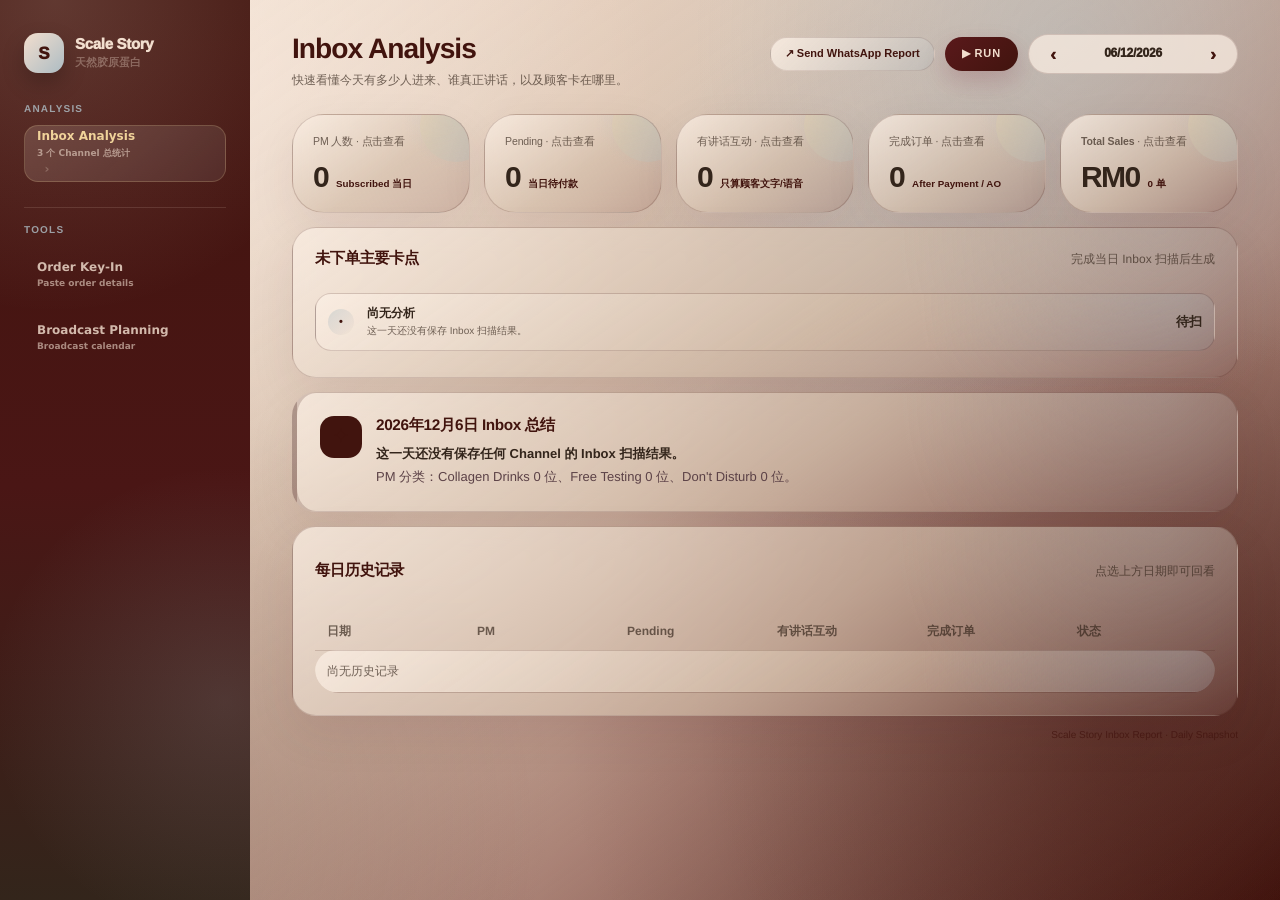
==== index.html @ e6886cc2 "update index" ====
<!doctype html>
<html lang="zh-Hans">
<head>
  <meta charset="utf-8" />
  <meta name="viewport" content="width=device-width, initial-scale=1" />
  <title>Scale Story · Inbox Daily</title>
  <script>if (new URLSearchParams(location.search).get("embedded") === "1") document.documentElement.classList.add("embedded-frame");</script>
  <style>
    :root {
      --ink: #2a1419;
      --muted: #8f7379;
      --cream: #fbf4ef;
      --card: rgba(255,250,247,.9);
      --wine: #6f1027;
      --wine-dark: #2a0610;
      --wine-soft: #ead0d6;
      --gold: #c99a45;
      --rose: #b94f62;
      --blush: #f5e5e4;
      --line: #ead9d6;
    }
    * { box-sizing: border-box; }
    body {
      margin: 0;
      min-width: 1080px;
      color: var(--ink);
      font-family: Inter, ui-sans-serif, -apple-system, BlinkMacSystemFont, "Segoe UI", "PingFang SC", sans-serif;
      background:
        radial-gradient(circle at 76% 2%, rgba(111,16,39,.18), transparent 32%),
        radial-gradient(circle at 13% 88%, rgba(201,154,69,.16), transparent 28%),
        linear-gradient(135deg, #fff8f2 0%, #f5e7e2 52%, #f9f1eb 100%);
    }
    .shell { display: grid; grid-template-columns: 250px 1fr; min-height: 100vh; }
    aside {
      width:250px;
      min-width:250px;
      flex:none;
      padding: 32px 24px;
      background:
        radial-gradient(circle at 20% 0%, rgba(201,154,69,.18), transparent 32%),
        linear-gradient(180deg, #350713 0%, #1d050b 100%);
      color: white;
      display: flex;
      flex-direction: column;
    }
    .brand { display:flex; align-items:center; gap:11px; margin-bottom:30px; }
    .logo { width:37px; height:37px; border-radius:12px; background:linear-gradient(135deg,var(--gold),#f0d39a); color:var(--wine-dark); display:grid; place-items:center; font-weight:900; box-shadow:0 10px 22px rgba(0,0,0,.22); }
    .brand strong { display:block; font-size:15px; }
    .brand span { font-size:11px; opacity:.58; }
    .account-label { margin:0 0 9px; color:rgba(255,255,255,.48); font-size:10px; font-weight:800; letter-spacing:.12em; }
    .account-list, .channel-list { display:grid; gap:6px; }
    .account-list button, .channel-list button { width:100%; min-height:47px; border:1px solid transparent; background:transparent; color:rgba(255,255,255,.72); padding:11px 12px; border-radius:12px; text-align:left; cursor:pointer; font:inherit; transition:none; }
    .account-list button:hover, .channel-list button:hover { border-color:transparent; background:transparent; color:rgba(255,255,255,.72); }
    .account-list button.active, .channel-list button.active {
      border-color:rgba(255,255,255,.14);
      background:rgba(255,255,255,.12);
      color:rgba(255,255,255,.72);
    }
    .account-list button[data-view="overview"].active { color:rgba(255,255,255,.72); }
    .analysis-toggle { display:flex !important; align-items:center; justify-content:space-between; color:white !important; }
    .analysis-toggle .chevron { opacity:.45; transition:.18s ease; }
    .analysis-toggle.open .chevron { transform:rotate(90deg); opacity:.9; }
    .channel-list { margin:2px 0 4px 10px; padding-left:8px; border-left:1px solid rgba(255,255,255,.12); }
    .channel-list[hidden] { display:none !important; }
    .channel-list button { min-height:42px; padding:9px 10px; font-size:11px; }
    .account-list b { display:block; font-size:12px; line-height:1.35; }
    .account-list small { display:block; margin-top:4px; font-size:9px; opacity:.52; }
    .account-inbox { display:inline-flex; margin-top:12px; color:#f0d39a; text-decoration:none; font-size:10px; font-weight:800; }
    .side-sections { margin-top:25px; padding-top:17px; border-top:1px solid rgba(255,255,255,.1); }
    .section-tags { display:flex; flex-wrap:wrap; gap:6px; }
    .section-tags span { padding:6px 8px; border-radius:8px; background:rgba(255,255,255,.07); color:rgba(255,255,255,.58); font-size:9px; }
    .tool-list { display:grid; gap:6px; }
    .tool-list a { display:block; min-height:55px; border:1px solid transparent; background:transparent; color:rgba(255,255,255,.72); padding:12px 13px; border-radius:14px; text-decoration:none; font-size:12px; font-weight:900; transition:none; }
    .tool-list a:hover { border-color:transparent; background:transparent; color:rgba(255,255,255,.72); }
    .tool-list a.active { border-color:rgba(255,255,255,.14); background:rgba(255,255,255,.12); color:rgba(255,255,255,.72); }
    .tool-list a span { display:block; margin-top:4px; color:rgba(255,255,255,.55); font-size:9px; font-weight:600; }
    .side-note { margin-top:auto; padding:16px; border-radius:14px; background:rgba(255,255,255,.08); font-size:11px; line-height:1.6; color:rgba(255,255,255,.65); }
    .side-definition { margin-top:18px; border-top:1px solid rgba(255,255,255,.1); padding-top:14px; }
    .side-definition summary { cursor:pointer; color:#f0d39a; font-size:11px; font-weight:800; }
    .side-rules { margin-top:10px; display:grid; gap:10px; }
    .side-rule b { display:block; font-size:10px; color:white; margin-bottom:3px; }
    .side-rule span { display:block; font-size:9px; line-height:1.5; color:rgba(255,255,255,.55); }
    aside .account-list button,
    aside .channel-list button,
    aside .tool-list a {
      border-color:transparent !important;
      background:transparent !important;
      color:rgba(255,255,255,.72) !important;
      font-size:12px !important;
      transform:none !important;
      box-shadow:none !important;
      transition:none !important;
    }
    aside .account-list > button,
    aside .tool-list > a {
      height:57px !important;
      min-height:57px !important;
    }
    aside .channel-list button { font-size:11px !important; }
    aside .channel-list button {
      height:45px !important;
      min-height:45px !important;
    }
    aside .account-list button:hover,
    aside .channel-list button:hover,
    aside .tool-list a:hover {
      border-color:transparent !important;
      background:transparent !important;
      color:rgba(255,255,255,.72) !important;
    }
    aside .account-list button.active,
    aside .channel-list button.active,
    aside .tool-list a.active {
      border-color:transparent !important;
      background:rgba(255,255,255,.12) !important;
      color:rgba(255,255,255,.72) !important;
    }
    main { padding:34px 42px 48px; }
    header { display:flex; align-items:flex-start; justify-content:space-between; margin-bottom:24px; }
    h1 { margin:0 0 7px; font-size:28px; letter-spacing:-.04em; color:var(--wine-dark); }
    .title-row { display:flex; align-items:center; gap:10px; }
    .edit-name { border:1px solid var(--line); background:rgba(255,255,255,.72); color:var(--wine); padding:6px 9px; border-radius:9px; cursor:pointer; font-size:10px; font-weight:800; }
    .edit-name:hover { background:white; border-color:#d8a8b2; }
    .sub { color:var(--muted); font-size:13px; }
    .header-actions { display:flex; gap:10px; align-items:center; }
    .run-button { border:0; padding:10px 17px; border-radius:999px; background:linear-gradient(135deg,var(--wine),#9b2942); color:white; font:inherit; font-size:11px; font-weight:900; letter-spacing:.08em; cursor:pointer; box-shadow:0 10px 24px rgba(111,16,39,.2); }
    .run-button:hover { transform:translateY(-1px); box-shadow:0 13px 28px rgba(111,16,39,.28); }
    .run-button:disabled { opacity:.65; cursor:wait; transform:none; }
    .download-button { border:1px solid #d8a8b2; padding:9px 14px; border-radius:999px; background:rgba(255,255,255,.82); color:var(--wine); font:inherit; font-size:11px; font-weight:850; cursor:pointer; white-space:nowrap; }
    .download-button:hover { background:white; transform:translateY(-1px); box-shadow:0 9px 22px rgba(111,16,39,.12); }
    .pill { padding:9px 13px; border-radius:999px; border:1px solid var(--line); background:rgba(255,255,255,.65); font-size:12px; }
    .verified { color:var(--wine); background:#fff0f0; border-color:#e6bdc5; font-weight:700; }
    #syncBadge { display:none !important; }
    .date-control { display:flex; align-items:center; gap:8px; padding:5px 10px; }
    .date-control button { border:0; background:transparent; color:var(--wine); cursor:pointer; font-size:16px; padding:3px 5px; }
    .date-control input { border:0; outline:0; background:transparent; color:var(--ink); font:inherit; font-weight:700; }
    .metrics { display:grid; grid-template-columns:repeat(auto-fit,minmax(160px,1fr)); gap:14px; margin-bottom:14px; }
    .card { background:var(--card); border:1px solid rgba(255,255,255,.72); box-shadow:0 18px 48px rgba(64,9,22,.08); border-radius:20px; backdrop-filter:blur(10px); }
    .metric { padding:19px 20px; position:relative; overflow:hidden; }
    .metric::after { content:""; position:absolute; width:72px; height:72px; border-radius:50%; background:var(--tint); right:-23px; top:-25px; opacity:.55; }
    .metric label { display:block; font-size:12px; color:var(--muted); margin-bottom:13px; }
    .metric strong { font-size:30px; letter-spacing:-.05em; }
    .metric small { margin-left:8px; color:var(--wine); font-weight:700; font-size:11px; }
    .metric-button { width:100%; text-align:left; font:inherit; color:inherit; cursor:pointer; }
    .metric-button:hover { transform:translateY(-2px); border-color:#d8a8b2; box-shadow:0 18px 42px rgba(111,16,39,.14); }
    .metric-button:focus-visible { outline:3px solid rgba(111,16,39,.22); outline-offset:2px; }
    .grid { display:grid; grid-template-columns:1.12fr .88fr; gap:14px; }
    .panel { padding:22px; }
    .panel-head { display:flex; align-items:center; justify-content:space-between; margin-bottom:20px; }
    .panel h2 { font-size:15px; margin:0; }
    .panel-head span { color:var(--muted); font-size:11px; }
    .funnel-row { display:grid; grid-template-columns:110px 1fr 42px; gap:12px; align-items:center; margin:15px 0; font-size:12px; }
    .track { height:10px; background:#edf0ec; border-radius:999px; overflow:hidden; }
    .bar { height:100%; width:var(--w); border-radius:999px; background:var(--c); }
    .num { text-align:right; font-weight:800; }
    .reason { display:grid; grid-template-columns:28px 1fr auto; gap:11px; align-items:center; padding:11px 12px; border:1px solid rgba(210,188,168,.18); border-radius:16px; background:rgba(255,250,247,.38); margin:4px 0; }
    .reason:last-child { border:1px solid rgba(210,188,168,.18); }
    .reason-clickable { cursor:pointer; }
    .reason-clickable:hover { background:rgba(255,250,247,.58); border-color:rgba(210,188,168,.34); }
    .reason-clickable:focus-visible { outline:3px solid rgba(173,188,195,.42); outline-offset:3px; }
    .rank { width:26px; height:26px; border-radius:8px; background:#edf3ed; display:grid; place-items:center; font-size:11px; font-weight:800; }
    .reason b { display:block; font-size:12px; margin-bottom:3px; }
    .reason p { margin:0; font-size:10px; color:var(--muted); }
    .reason strong { font-size:13px; }
    .reason-count { border:0; background:#f3e4e7; color:var(--wine); min-width:32px; height:30px; padding:0 9px; border-radius:9px; font-weight:900; cursor:pointer; }
    .reason-count:hover { background:#ead0d6; }
    .blocker-section { margin:18px 0 4px; padding:11px 12px; border-radius:13px; background:#f8eff1; color:var(--wine); font-size:12px; font-weight:900; display:flex; justify-content:space-between; align-items:center; }
    .blocker-section:first-child { margin-top:0; }
    .blocker-section small { color:var(--muted); font-size:10px; font-weight:800; }
    .summary { grid-column:1 / -1; padding:23px; display:grid; grid-template-columns:42px 1fr; gap:14px; border-left:5px solid var(--wine); }
    .spark { width:42px; height:42px; border-radius:13px; display:grid; place-items:center; background:linear-gradient(135deg,var(--wine),var(--rose)); color:white; font-size:19px; }
    .summary h2 { margin:1px 0 8px; font-size:15px; }
    .summary p { margin:0; line-height:1.75; color:#5c4247; font-size:13px; }
    .summary b { color:var(--ink); }
    .sync-warning { display:inline-block; margin-top:8px; color:#7e2230; font-weight:800; }
    .definition { padding:22px; }
    .definition.compact { grid-column:1 / -1; padding:0; overflow:hidden; }
    .definition.compact summary { display:flex; justify-content:space-between; align-items:center; padding:13px 18px; cursor:pointer; font-size:12px; font-weight:800; list-style:none; }
    .definition.compact summary::-webkit-details-marker { display:none; }
    .definition.compact summary span { color:var(--muted); font-size:10px; font-weight:500; }
    .definition.compact .rules { padding:0 18px 10px; }
    .blockers-panel { grid-column:1 / -1; }
    #blockerList { display:grid; gap:7px; }
    .rule { display:grid; grid-template-columns:128px 1fr; gap:14px; padding:12px 0; border-bottom:1px solid #edf0ec; }
    .rule:last-child { border-bottom:0; }
    .rule b { font-size:12px; }
    .rule span { color:var(--muted); font-size:11px; line-height:1.55; }
    .history { grid-column:1 / -1; padding:22px; }
    table { width:100%; border-collapse:collapse; font-size:12px; }
    th { color:var(--muted); font-weight:600; text-align:left; padding:10px 12px; border-bottom:1px solid var(--line); }
    td { padding:12px; border-bottom:1px solid #edf0ec; }
    .empty { color:#9aa9a4; }
    dialog { width:min(640px,calc(100vw - 40px)); max-height:min(82vh,760px); padding:0; border:0; border-radius:20px; color:var(--ink); box-shadow:0 28px 80px rgba(16,43,35,.28); overflow:hidden; }
    dialog::backdrop { background:rgba(12,32,27,.45); backdrop-filter:blur(3px); }
    .dialog-head { display:flex; align-items:center; justify-content:space-between; padding:20px 22px; border-bottom:1px solid var(--line); }
    .dialog-head h2 { margin:0; font-size:16px; }
    .dialog-head button { border:0; background:#edf3ef; color:var(--ink); width:30px; height:30px; border-radius:9px; cursor:pointer; }
    .customer-list { padding:8px 22px 20px; max-height:min(62vh,590px); overflow-y:auto; overscroll-behavior:contain; scrollbar-gutter:stable; }
    .customer-section { margin:14px 0 4px; padding:8px 10px; border-radius:10px; background:#fbf4ef; color:var(--wine); font-size:11px; font-weight:900; }
    .customer-section small { margin-left:7px; color:var(--muted); font-size:10px; font-weight:700; }
    .customer { display:grid; grid-template-columns:minmax(0,1fr) 150px; align-items:center; gap:18px; padding:13px 0; border-bottom:1px solid #edf0ec; }
    .customer:last-child { border-bottom:0; }
    #customerDialog.blocker-detail .customer-list { display:grid; gap:12px; }
    #customerDialog.blocker-detail .customer { border-bottom:0; }
    #customerDialog.metric-detail .customer-list { display:grid; gap:12px; }
    #customerDialog.metric-detail .customer { min-height:76px; border-bottom:0; }
    .customer b { display:block; font-size:13px; margin-bottom:3px; }
    .customer span { display:block; color:var(--muted); font-size:10px; line-height:1.45; overflow-wrap:anywhere; word-break:break-word; }
    .badge-return { display:inline-flex; margin-left:7px; padding:3px 7px; border-radius:999px; background:#fff0d8; color:#8b5e11; font-size:9px; font-weight:800; vertical-align:middle; }
    .tag-badges { display:flex; flex-wrap:wrap; gap:5px; margin-top:6px; }
    .tag-badge { display:inline-flex; padding:3px 7px; border-radius:999px; background:#f4e4e7; color:var(--wine); font-size:9px; font-weight:800; }
    .tag-badge.dnd { background:#ece9e6; color:#6d625c; }
    .tag-badge.free { background:#edf2df; color:#526629; }
    .customer a { flex:none; width:118px; min-height:38px; display:inline-flex; align-items:center; justify-content:center; text-align:center; text-decoration:none; background:linear-gradient(135deg,var(--wine),#8f1d36); color:white; padding:8px 12px; border-radius:12px; font-size:11px; font-weight:800; box-sizing:border-box; white-space:nowrap; }
    .customer-actions { width:150px; display:flex; align-items:center; justify-content:flex-end; gap:8px; }
    .run-dialog { width:min(430px,calc(100vw - 36px)); text-align:center; }
    .run-dialog .run-body { padding:26px 26px 24px; background:linear-gradient(135deg,#fff9f5,#fff); }
    .run-icon { width:48px; height:48px; border-radius:16px; margin:0 auto 14px; display:grid; place-items:center; background:linear-gradient(135deg,var(--wine),#9b2942); color:white; font-size:22px; font-weight:950; }
    .run-dialog h2 { margin:0 0 8px; font-size:18px; color:var(--wine-dark); }
    .run-dialog p { margin:0; color:var(--muted); font-size:13px; line-height:1.6; }
    .run-dialog button { margin-top:18px; border:0; border-radius:999px; padding:10px 18px; background:var(--wine); color:white; font:inherit; font-size:12px; font-weight:900; cursor:pointer; }
    footer { margin-top:14px; text-align:right; color:#91a09b; font-size:10px; }
    @media (max-width: 560px) {
      .customer { grid-template-columns:1fr; gap:10px; }
      .customer-actions { width:100%; justify-content:flex-start; }
      .customer a { width:auto; min-width:118px; }
    }
    /* Sidebar lock: keep the left navigation visually identical on every page. */
    .shell { grid-template-columns:250px minmax(0,1fr) !important; }
    aside {
      width:250px !important;
      min-width:250px !important;
      max-width:250px !important;
      padding:32px 24px !important;
      background:
        radial-gradient(circle at 20% 0%, rgba(201,154,69,.18), transparent 32%),
        linear-gradient(180deg, #350713 0%, #1d050b 100%) !important;
      color:white !important;
      overflow:hidden !important;
    }
    aside, aside * { transition:none !important; animation:none !important; transform:none !important; box-sizing:border-box !important; }
    aside .brand { height:37px !important; margin:0 0 30px !important; gap:11px !important; }
    aside .brand strong { font-size:15px !important; line-height:1.25 !important; color:white !important; }
    aside .brand span { font-size:11px !important; line-height:1.25 !important; color:rgba(255,255,255,.58) !important; }
    aside .account-label,
    aside .side-title { height:12px !important; line-height:12px !important; margin:0 0 9px !important; color:rgba(255,255,255,.48) !important; font-size:10px !important; font-weight:850 !important; letter-spacing:.12em !important; }
    aside .account-list,
    aside .tool-list,
    aside .nav-list { display:grid !important; gap:6px !important; margin:0 !important; }
    aside .side-sections { margin-top:25px !important; padding-top:17px !important; border-top:1px solid rgba(255,255,255,.1) !important; }
    aside .side-button,
    aside .account-list > a,
    aside .account-list > button,
    aside .tool-list > a,
    aside .tool-list > button,
    aside .nav-list > a,
    aside .nav-list > button {
      display:flex !important;
      flex-direction:column !important;
      justify-content:center !important;
      align-items:flex-start !important;
      width:100% !important;
      height:57px !important;
      min-height:57px !important;
      max-height:57px !important;
      margin:0 !important;
      padding:0 12px !important;
      border:1px solid transparent !important;
      border-radius:14px !important;
      background:transparent !important;
      box-shadow:none !important;
      outline:none !important;
      color:rgba(255,255,255,.72) !important;
      text-align:left !important;
      text-decoration:none !important;
      font:inherit !important;
      font-size:12px !important;
      font-weight:850 !important;
      line-height:1.35 !important;
    }
    aside .analysis-toggle,
    aside .account-toggle { flex-direction:row !important; align-items:center !important; justify-content:space-between !important; }
    aside .analysis-toggle > span:first-child,
    aside .account-toggle > span:first-child { display:flex !important; flex-direction:column !important; justify-content:center !important; }
    aside .channel-list {
      display:grid !important;
      gap:6px !important;
      margin:2px 0 4px 10px !important;
      padding-left:8px !important;
      border-left:1px solid rgba(255,255,255,.12) !important;
    }
    aside .channel-list[hidden] { display:none !important; }
    aside .channel-list a,
    aside .channel-list button {
      display:flex !important;
      flex-direction:column !important;
      justify-content:center !important;
      align-items:flex-start !important;
      width:100% !important;
      height:45px !important;
      min-height:45px !important;
      max-height:45px !important;
      margin:0 !important;
      padding:0 10px !important;
      border:1px solid transparent !important;
      border-radius:12px !important;
      background:transparent !important;
      color:rgba(255,255,255,.72) !important;
      text-align:left !important;
      text-decoration:none !important;
      font:inherit !important;
      font-size:11px !important;
      font-weight:850 !important;
      line-height:1.35 !important;
      box-shadow:none !important;
      outline:none !important;
    }
    aside b { color:inherit !important; }
    aside b { display:block !important; margin:0 !important; font-size:12px !important; line-height:1.35 !important; font-weight:900 !important; }
    aside small,
    aside .tool-list a span,
    aside .nav-list small,
    aside .account-list small,
    aside .channel-list small { display:block !important; margin:4px 0 0 !important; color:rgba(255,255,255,.55) !important; font-size:9px !important; line-height:1.25 !important; font-weight:650 !important; opacity:1 !important; }
    aside a:hover,
    aside button:hover,
    aside a:focus,
    aside button:focus { background:transparent !important; border-color:transparent !important; color:rgba(255,255,255,.72) !important; box-shadow:none !important; outline:none !important; }
    aside a.active,
    aside button.active { background:rgba(255,255,255,.12) !important; border-color:transparent !important; color:rgba(255,255,255,.72) !important; box-shadow:none !important; }
    aside [data-view="overview"].active b,
    aside [data-view="overview"].active small { color:#f0d39a !important; }
  </style>
  <link rel="stylesheet" href="theme-luxe.css" />
  <link rel="stylesheet" href="sidebar-unified.css" />
  <link rel="stylesheet" href="embedded-frame.css" />
</head>
<body>
  <div class="shell">
    <aside>
      <div class="brand">
        <div class="logo">S</div>
        <div><strong>Scale Story</strong><span>天然胶原蛋白</span></div>
      </div>
      <div class="account-label">ANALYSIS</div>
      <div class="account-list" id="accountList">
        <button class="analysis-toggle" id="analysisToggle" type="button" data-view="overview" aria-expanded="false" aria-controls="analysisChannels">
          <span><b>Inbox Analysis</b><small>3 个 Channel 总统计</small></span>
          <span class="chevron">›</span>
        </button>
        <div class="channel-list" id="analysisChannels" hidden>
          <button data-account="fb108701968299986"><b>Scalestory</b><small>天然胶原蛋白</small></button>
          <button data-account="fb1177107122151553"><b>鳞记</b><small>Main Front</small></button>
          <button data-account="fb701760706347255"><b>鳞记 SG</b><small>SG 997 WA</small></button>
        </div>
      </div>
      <div class="side-sections">
        <div class="account-label">TOOLS</div>
        <div class="tool-list">
          <a href="/order-key-in" id="orderKeyInLink">Order Key-In<span>Paste order details</span></a>
          <a href="/broadcast-planning" id="broadcastPlanningLink">Broadcast Planning<span>Broadcast calendar</span></a>
        </div>
      </div>
    </aside>
    <main>
      <header>
        <div>
          <div class="title-row"><h1 id="accountTitle">Inbox Daily</h1><button class="edit-name" id="editAccountName">编辑名称</button></div>
          <div class="sub">快速看懂今天有多少人进来、谁真正讲话，以及顾客卡在哪里。</div>
        </div>
        <div class="header-actions">
          <button class="download-button" id="downloadReport" title="把三个户口的合并报告发送到 WhatsApp">↗ Send WhatsApp Report</button>
          <button class="run-button" id="runUpdate" title="执行完整 Analysis：PM、互动、Pending、After Payment、卡点和总结">▶ RUN</button>
          <span class="pill verified" id="syncBadge">最后更新：21:12</span>
          <div class="pill date-control analysis-date-control">
            <button id="prevDay" aria-label="前一天">‹</button>
            <button class="date-label" id="dateLabel" type="button" aria-haspopup="true" aria-expanded="false">21/07/2026</button>
            <input id="reportDate" type="hidden" value="2026-06-22" />
            <button id="nextDay" aria-label="后一天">›</button>
            <div class="month-popover analysis-date-popover" id="datePopover" hidden>
              <div class="year-row">
                <button id="datePrevYear" type="button" aria-label="上一年">‹</button>
                <strong id="datePickerYear">2026</strong>
                <button id="dateNextYear" type="button" aria-label="下一年">›</button>
              </div>
              <div class="month-picker-grid" id="dateMonthChoices"></div>
              <div class="day-picker-grid" id="dateDayChoices"></div>
            </div>
          </div>
        </div>
      </header>

      <section class="metrics">
        <button class="card metric metric-button" data-detail="pm" style="--tint:#f0d8dd"><label>PM 人数 · 点击查看</label><strong id="pmValue">15</strong><small id="pmNote">Subscribed 当日</small></button>
        <button class="card metric metric-button" data-detail="pending" style="--tint:#f1cf95"><label>Pending · 点击查看</label><strong id="pendingValue">—</strong><small id="pendingNote">当日待付款</small></button>
        <button class="card metric metric-button" data-detail="active" style="--tint:#ead0d6"><label>有讲话互动 · 点击查看</label><strong id="activeValue">—</strong><small id="activeNote">只算顾客文字/语音</small></button>
        <button class="card metric metric-button" data-detail="orders" style="--tint:#dbc1a2"><label>完成订单 · 点击查看</label><strong id="orderValue">—</strong><small id="orderNote">After Payment / AO</small></button>
        <button class="card metric metric-button" data-detail="orderAmount" style="--tint:#dbe8e7"><label><b>Total Sales</b> · 点击查看</label><strong id="orderAmountValue">RM0</strong><small id="orderAmountNote">Order Key-In</small></button>
      </section>

      <section class="grid">
        <div class="card panel blockers-panel">
          <div class="panel-head"><h2>未下单主要卡点</h2><span>完成当日 Inbox 扫描后生成</span></div>
          <div id="blockerList"></div>
        </div>

        <div class="card summary">
          <div class="spark">✦</div>
          <div>
            <h2 id="summaryTitle">2026年6月21日 Inbox 总结</h2>
            <p id="summaryText"><b>正在载入当天报告。</b></p>
          </div>
        </div>

        <div class="card history">
          <div class="panel-head"><h2>每日历史记录</h2><span>点选上方日期即可回看</span></div>
          <table>
            <thead><tr><th>日期</th><th>PM</th><th>Pending</th><th>有讲话互动</th><th>完成订单</th><th>状态</th></tr></thead>
            <tbody id="historyBody"></tbody>
          </table>
        </div>
      </section>
      <footer>Scale Story Inbox Report · Daily Snapshot</footer>
    </main>
  </div>
  <dialog id="customerDialog">
    <div class="dialog-head"><h2 id="dialogTitle">顾客名单</h2><button id="closeDialog" aria-label="关闭">×</button></div>
    <div id="customerList" class="customer-list"></div>
  </dialog>
  <dialog id="runDialog" class="run-dialog">
    <div class="run-body">
      <div class="run-icon" id="runDialogIcon">⏳</div>
      <h2 id="runDialogTitle">正在开始 Analysis</h2>
      <p id="runDialogText">Dashboard 正在登记扫描请求。</p>
      <button id="runDialogClose">OK</button>
    </div>
  </dialog>
  <script>
    const accounts = {
      fb108701968299986: {name:"Scalestory - 天然胶原蛋白", inbox:"https://app.manychat.com/fb108701968299986/chat"},
      fb1177107122151553: {name:"鳞记 - 天然胶原蛋白", inbox:"https://app.manychat.com/fb1177107122151553/chat"},
      fb701760706347255: {name:"鳞记 SG", inbox:"https://app.manychat.com/fb701760706347255/chat"}
    };
    const customAccountNames = JSON.parse(localStorage.getItem("manychatDashboardNames") || "{}");
    Object.entries(customAccountNames).forEach(([id,name]) => {
      if (accounts[id] && String(name).trim()) accounts[id].name = String(name).trim();
    });
    const apiBase = location.protocol === "file:" ? "http://127.0.0.1:4173" : "";
    const apiFetch = (path, options = {}) => fetch(`${apiBase}${path}`, {cache:"no-store", ...options});
    const reportsByAccount = {fb108701968299986:{}, fb1177107122151553:{}, fb701760706347255:{}};
    const REPORT_CACHE_KEY = "manychatDashboardReportsCacheV1";
    const ORDER_CACHE_KEY = "manychatDashboardOrderEntriesCacheV1";
    const orderSummariesByDate = {};
    const orderEntriesByDate = {};
    const loadingOrderSummaries = new Map();
    const urlParams = new URLSearchParams(location.search);
    const requestedAccount = urlParams.get("account");
    const embeddedMode = urlParams.get("embedded") === "1";
    let currentView = accounts[requestedAccount] ? "account" : "overview";
    let currentAccount = accounts[requestedAccount]
      ? requestedAccount
      : "fb108701968299986";
    let dailyReports = reportsByAccount[currentAccount];
    const dateInput = document.getElementById("reportDate");
    const klTodayParts = new Intl.DateTimeFormat("en", {
      timeZone: "Asia/Kuala_Lumpur", year: "numeric", month: "2-digit", day: "2-digit"
    }).formatToParts(new Date()).reduce((all, part) => ({...all, [part.type]: part.value}), {});
    const todayDate = `${klTodayParts.year}-${klTodayParts.month}-${klTodayParts.day}`;
    const requestedDate = urlParams.get("date");
    dateInput.value = embeddedMode && /^\d{4}-\d{2}-\d{2}$/.test(requestedDate || "")
      ? requestedDate
      : todayDate;
    const dateLabel = document.getElementById("dateLabel");
    const datePopover = document.getElementById("datePopover");
    const datePickerYearEl = document.getElementById("datePickerYear");
    const dateMonthChoices = document.getElementById("dateMonthChoices");
    const dateDayChoices = document.getElementById("dateDayChoices");
    let datePickerYear = Number(dateInput.value.slice(0, 4));
    let datePickerMonth = Number(dateInput.value.slice(5, 7));
    const customerDialog = document.getElementById("customerDialog");
    const analysisToggle = document.getElementById("analysisToggle");
    const analysisChannels = document.getElementById("analysisChannels");
    const orderKeyInLink = document.getElementById("orderKeyInLink");
    const broadcastPlanningLink = document.getElementById("broadcastPlanningLink");
    const runDialog = document.getElementById("runDialog");
    const runDialogIcon = document.getElementById("runDialogIcon");
    const runDialogTitle = document.getElementById("runDialogTitle");
    const runDialogText = document.getElementById("runDialogText");
    let currentDialogType = null;
    let runRefreshTimer = null;
    const ids = {pm:"pmValue", pending:"pendingValue", active:"activeValue", orders:"orderValue"};
    function mergeReports(source = {}) {
      Object.entries(source || {}).forEach(([accountId, reports]) => {
        if (!accounts[accountId] || !reports || typeof reports !== "object") return;
        reportsByAccount[accountId] = {...reportsByAccount[accountId], ...reports};
      });
      dailyReports = reportsByAccount[currentAccount] ||= {};
    }
    function restoreReportCache() {
      try {
        mergeReports(JSON.parse(localStorage.getItem(REPORT_CACHE_KEY) || "{}"));
      } catch {}
    }
    function saveReportCache() {
      try {
        localStorage.setItem(REPORT_CACHE_KEY, JSON.stringify(reportsByAccount));
      } catch {}
    }
    restoreReportCache();
    function restoreOrderCache() {
      try {
        const cached = JSON.parse(localStorage.getItem(ORDER_CACHE_KEY) || "{}");
        Object.entries(cached || {}).forEach(([date, entries]) => {
          if (!Array.isArray(entries)) return;
          orderEntriesByDate[date] = entries;
          orderSummariesByDate[date] = orderSummaryFor(date);
        });
      } catch {}
    }
    function saveOrderCache() {
      try {
        localStorage.setItem(ORDER_CACHE_KEY, JSON.stringify(orderEntriesByDate));
      } catch {}
    }
    restoreOrderCache();
    function setAnalysisDropdown(open) {
      analysisToggle.classList.toggle("open", open);
      analysisToggle.setAttribute("aria-expanded", String(open));
      analysisChannels.hidden = !open;
    }
    const customerKey = person => `${accountIdForPerson(person)}:${person.id || person.inbox || person.name}`;
    const visiblePeople = (report, type, date) => {
      if (type === "orderAmount") return [];
      return report?.customers?.[type] || [];
    };
    const channelAliases = {
      fb108701968299986: ["knee", "knee 990", "knee 990 mc", "scalestory", "scale story"],
      fb1177107122151553: ["main", "main front", "old main", "鳞记 - 天然胶原蛋白", "鳞记"],
      fb701760706347255: ["sg", "sg 997", "sg 997 wa", "sg page", "鳞记 sg"]
    };
    function moneyNumber(value) {
      const text = String(value ?? "").replace(/,/g, "");
      const match = text.match(/-?\d+(?:\.\d+)?/);
      return match ? Number(match[0]) : 0;
    }
    function moneyLabel(value) {
      const number = Number(value || 0);
      return `RM${number.toLocaleString("en-MY", {minimumFractionDigits: number % 1 ? 2 : 0, maximumFractionDigits: 2})}`;
    }
    function accountForOrderEntry(entry = {}) {
      const raw = String(entry.channel || entry.page || entry.order?.["H · Channel / Chanel"] || "").toLowerCase();
      for (const [accountId, aliases] of Object.entries(channelAliases)) {
        if (aliases.some(alias => raw.includes(alias))) return accountId;
      }
      return "fb108701968299986";
    }
    function dateKeyForOrderEntry(entry = {}) {
      if (/^\d{4}-\d{2}-\d{2}$/.test(String(entry.dateKey || ""))) return entry.dateKey;
      const raw = String(entry.date || entry.order?.["F · Date"] || "").trim();
      const slash = raw.match(/^(\d{1,2})[\/-](\d{1,2})[\/-](\d{2,4})$/);
      if (slash) {
        const year = slash[3].length === 2 ? `20${slash[3]}` : slash[3];
        return `${year}-${slash[2].padStart(2, "0")}-${slash[1].padStart(2, "0")}`;
      }
      const iso = raw.match(/^(\d{4})-(\d{2})-(\d{2})$/);
      return iso ? `${iso[1]}-${iso[2]}-${iso[3]}` : "";
    }
    function orderEntryUniqueKey(entry = {}) {
      if (entry.sheet && entry.row) return `row:${entry.sheet}:${entry.row}`;
      if (entry.id) return `id:${entry.id}`;
      const name = String(entry.name || entry.order?.["P · Name"] || "").trim().toLowerCase();
      const dateKey = dateKeyForOrderEntry(entry);
      const total = String(entry.total || entry.order?.["S · Total/RM"] || "").replace(/[^0-9.]/g, "");
      const phone = String(entry.phone || entry.order?.["Q · Phone"] || "").replace(/\D/g, "");
      const product = String(entry.product || entry.order?.["N · Variant"] || entry.order?.["O · Remark"] || "").trim().toLowerCase();
      return `sig:${dateKey}:${name}:${phone}:${total}:${product}`;
    }
    function mergeOrderEntriesForDate(date, entries = []) {
      if (!date) return;
      const current = orderEntriesByDate[date] || [];
      const merged = [];
      const seen = new Set();
      [...entries, ...current].forEach(entry => {
        const key = orderEntryUniqueKey(entry);
        if (!key || seen.has(key)) return;
        seen.add(key);
        merged.push(entry);
      });
      orderEntriesByDate[date] = merged;
      orderSummariesByDate[date] = orderSummaryFor(date);
    }
    function mergeLocalOrderEntries() {
      try {
        const localOrders = JSON.parse(localStorage.getItem("orderSheetConfirmedOrdersV2") || "[]");
        if (!Array.isArray(localOrders)) return;
        const grouped = {};
        localOrders
          .filter(entry => entry && (entry.source === "dashboard" || entry.sheet || entry.row || entry.order?.["H · Channel / Chanel"]))
          .filter(entry => !isDeletedOrderEntry(entry))
          .forEach(entry => {
            const date = dateKeyForOrderEntry(entry);
            if (!date) return;
            (grouped[date] ||= []).push(entry);
          });
        Object.entries(grouped).forEach(([date, entries]) => mergeOrderEntriesForDate(date, entries));
      } catch {}
    }
    function summarizeOrderEntries(entries = []) {
      const byAccount = Object.fromEntries(Object.keys(accounts).map(id => [id, {accountId:id, name:accounts[id].name, total:0, count:0, entries:[]}]));
      for (const entry of entries) {
        const accountId = accountForOrderEntry(entry);
        const total = moneyNumber(entry.total ?? entry.order?.["S · Total/RM"]);
        byAccount[accountId].total += total;
        byAccount[accountId].count += 1;
        byAccount[accountId].entries.push({...entry, total});
      }
      const all = Object.values(byAccount);
      return {total: all.reduce((sum, item) => sum + item.total, 0), count: all.reduce((sum, item) => sum + item.count, 0), byAccount};
    }
    const deletedOrderEntriesKey = "orderSheetDeletedOrdersV1";
    function deletedOrderKeys() {
      try {
        return new Set(JSON.parse(localStorage.getItem(deletedOrderEntriesKey) || "[]").filter(Boolean));
      } catch {
        return new Set();
      }
    }
    function orderDeleteKeys(order = {}) {
      if (order.sheet && order.row) return [`row:${order.sheet}:${order.row}`];
      if (order.id) return [`id:${order.id}`];
      return [];
    }
    function isDeletedOrderEntry(order = {}) {
      const deleted = deletedOrderKeys();
      return orderDeleteKeys(order).some(key => deleted.has(key));
    }
    mergeLocalOrderEntries();
    function orderSummaryFor(date) {
      if (orderEntriesByDate[date]) {
        return summarizeOrderEntries(orderEntriesByDate[date].filter(entry => !isDeletedOrderEntry(entry)));
      }
      return orderSummariesByDate[date] || summarizeOrderEntries([]);
    }
    async function loadOrderSummary(date, shouldRender = true) {
      if (loadingOrderSummaries.has(date)) {
        const summary = await loadingOrderSummaries.get(date);
        if (shouldRender) render(date);
        return summary;
      }
      const request = (async () => {
        try {
          const response = await apiFetch(`/api/order-entries?date=${encodeURIComponent(date)}`);
          if (!response.ok) throw new Error("Order entries failed");
          const payload = await response.json();
          mergeLocalOrderEntries();
          mergeOrderEntriesForDate(date, payload.entries || []);
          orderSummariesByDate[date] = orderSummaryFor(date);
          saveOrderCache();
        } catch {
          orderEntriesByDate[date] = orderEntriesByDate[date] || [];
          orderSummariesByDate[date] = orderSummariesByDate[date] || summarizeOrderEntries([]);
        } finally {
          loadingOrderSummaries.delete(date);
        }
        return orderSummariesByDate[date];
      })();
      loadingOrderSummaries.set(date, request);
      const summary = await request;
      if (shouldRender) render(date);
      return summary;
    }
    const formatDate = value => {
      const [y,m,d] = value.split("-");
      return `${y}年${Number(m)}月${Number(d)}日`;
    };
    const formatDateLabel = value => {
      const [y,m,d] = value.split("-");
      return `${d}/${m}/${y}`;
    };
    function updateDateLabel() {
      dateLabel.textContent = formatDateLabel(dateInput.value);
    }
    function renderDatePopover() {
      const [selectedYear, selectedMonth, selectedDay] = dateInput.value.split("-").map(Number);
      datePickerYearEl.textContent = datePickerYear;
      const months = ["Jan","Feb","Mar","Apr","May","Jun","Jul","Aug","Sep","Oct","Nov","Dec"];
      dateMonthChoices.innerHTML = months.map((name, index) => {
        const month = index + 1;
        const active = month === datePickerMonth;
        return `<button class="month-choice ${active ? "active" : ""}" data-month="${month}" type="button">${name}</button>`;
      }).join("");
      const daysInMonth = new Date(datePickerYear, datePickerMonth, 0).getDate();
      dateDayChoices.innerHTML = Array.from({length: daysInMonth}, (_, index) => {
        const day = index + 1;
        const active = datePickerYear === selectedYear && datePickerMonth === selectedMonth && day === selectedDay;
        return `<button class="day-choice ${active ? "active" : ""}" data-day="${day}" type="button">${day}</button>`;
      }).join("");
      dateMonthChoices.querySelectorAll("[data-month]").forEach(button => {
        button.onclick = event => {
          event.preventDefault();
          event.stopPropagation();
          datePickerMonth = Number(button.dataset.month);
          renderDatePopover();
        };
      });
      dateDayChoices.querySelectorAll("[data-day]").forEach(button => {
        button.onclick = event => {
          event.preventDefault();
          event.stopPropagation();
          const value = `${datePickerYear}-${String(datePickerMonth).padStart(2, "0")}-${String(button.dataset.day).padStart(2, "0")}`;
          setReportDate(value);
          closeDatePopover();
          requestAnimationFrame(closeDatePopover);
        };
      });
      dateLabel.setAttribute("aria-expanded", String(!datePopover.hidden));
    }
    function setReportDate(value) {
      dateInput.value = value;
      datePickerYear = Number(value.slice(0, 4));
      datePickerMonth = Number(value.slice(5, 7));
      updateDateLabel();
      if (window.parent && window.parent !== window) {
        window.parent.postMessage({ type: "dashboard-date-change", value }, window.location.origin);
      }
      render(dateInput.value);
      if (currentView === "overview") connectAllAccounts();
      else refreshLive(dateInput.value);
    }
    function openDatePopover() {
      datePickerYear = Number(dateInput.value.slice(0, 4));
      datePickerMonth = Number(dateInput.value.slice(5, 7));
      datePopover.hidden = false;
      renderDatePopover();
    }
    function toggleDatePopover() {
      if (datePopover.hidden) openDatePopover();
      else {
        datePopover.hidden = true;
        dateLabel.setAttribute("aria-expanded", "false");
      }
    }
    function closeDatePopover() {
      datePopover.hidden = true;
      dateLabel.setAttribute("aria-expanded", "false");
    }
    const displayTime = value => {
      if (!value) return "";
      if (value.includes("T")) {
        return new Intl.DateTimeFormat("zh-MY", {
          timeZone: "Asia/Kuala_Lumpur", hour: "2-digit", minute: "2-digit", hour12: false
        }).format(new Date(value));
      }
      return value.slice(11);
    };
    function renderAccountNames() {
      document.querySelectorAll("[data-account]").forEach(button => {
        const account = accounts[button.dataset.account];
        const label = button.querySelector("b");
        if (account && label) label.textContent = account.name;
      });
    }

    function reportFor(accountId, date) {
      return reportsByAccount[accountId]?.[date] || null;
    }

    function isAutoEntryText(text = "") {
      const plain = String(text || "").replace(/[👉🏻👉🏼🌟⚡️🌹😍✨🎬🦐🔵🟢🟠🔴【】"'「」]/g, "").trim();
      return !plain ||
        /^whatsapp_message$/i.test(plain) ||
        /^(\d+|A|B|C)$/i.test(plain) ||
        /^西马\s*\/\s*东马$/i.test(plain) ||
        /contact tapped|quick reply|follow the link/i.test(plain) ||
        /^(我想了解更多.*|我想了解(养颜|护膝|护肤|关节)?系列～?|开始了解鳞记鱼鳞冻|了解这个月配套|can share more info\??|can i make a purchase\??|能帮我查看一件商品的价格吗？?|我要了解最新优惠|了解collagen drink|我要免费试吃|新品荔枝玫瑰|rm 1promotion|5月闪电优惠|西马|东马|新加坡|马来西亚|west malaysia|east malaysia|singapore|sg)$/i.test(plain);
    }
    function firstValue(...values) {
      return values.map(value => String(value || "").trim()).find(Boolean) || "";
    }
    function escapeAttr(value = "") {
      return String(value || "")
        .replace(/&/g, "&amp;")
        .replace(/"/g, "&quot;")
        .replace(/</g, "&lt;")
        .replace(/>/g, "&gt;");
    }
    function escapeHtml(value = "") {
      return String(value || "")
        .replace(/&/g, "&amp;")
        .replace(/</g, "&lt;")
        .replace(/>/g, "&gt;")
        .replace(/"/g, "&quot;")
        .replace(/'/g, "&#039;");
    }
    function isAudioContent(value = "") {
      return /\.(ogg|mp3|m4a|wav|aac)(\?|$)/i.test(String(value || "")) ||
        /audioclip|manybot-files.*\/(wa|fb)\/.*\.(ogg|mp3|m4a|wav|aac)|voice/i.test(String(value || ""));
    }
    function displayNote(value = "") {
      const text = String(value || "").trim();
      if (!text) return "";
      return isAudioContent(text) ? "语音" : text;
    }
    function manychatContactId(person = {}) {
      const contact = person.contact || person.subscriber || person.user || {};
      const inbox = firstValue(person.inbox, person.inbox_url, person.live_chat_url, contact.inbox, contact.inbox_url, contact.live_chat_url);
      const inboxId = inbox.match(/app\.manychat\.com\/fb\d+\/chat\/(\d+)/)?.[1] || "";
      return firstValue(
        person.contact_id, person.subscriber_id, person.subscriberId, person.user_id, person.userId,
        person.manychat_id, person.manychat_contact_id, person.mc_id, person.id,
        contact.id, contact.contact_id, contact.subscriber_id, contact.subscriberId, contact.user_id, contact.userId,
        contact.manychat_id, contact.manychat_contact_id, inboxId
      );
    }
    function livePerson(person = {}, note = "") {
      const id = manychatContactId(person);
      return {
        id,
        name: person.name || person.full_name || `Contact ${id || ""}`.trim(),
        note,
        tags: person.tags || [],
        returning: Boolean(person.returning),
        inbox: /^\d+$/.test(id) ? `https://app.manychat.com/${currentAccount}/chat/${id}` : accounts[currentAccount].inbox
      };
    }

    function combinedReport(date) {
      const reports = Object.entries(accounts).map(([accountId, account]) => ({accountId, account, report: reportFor(accountId, date)}));
      const count = key => reports.reduce((sum, item) => sum + Number(item.report?.[key] || 0), 0);
      const customers = {};
      ["pm", "pending", "active", "orders"].forEach(type => {
        customers[type] = reports.flatMap(item =>
          (item.report?.customers?.[type] || []).map(person => ({
            ...person,
            accountId: item.accountId,
            note: `${item.account.name} · ${person.note || ""}`.trim()
          }))
        );
      });
      const blockers = reports.flatMap(item =>
        (item.report?.blockers || []).filter(blocker => Number(blocker.count || 0) > 0).map(blocker => ({
          ...blocker,
          accountId: item.accountId,
          channelName: item.account.name,
          displayTitle: `${item.account.name}：${blocker.title}`
        }))
      );
      const pmTags = reports.reduce((all, item) => ({
        collagenDrinks: all.collagenDrinks + Number(item.report?.pmTags?.collagenDrinks || 0),
        freeTesting: all.freeTesting + Number(item.report?.pmTags?.freeTesting || 0),
        dontDisturb: all.dontDisturb + Number(item.report?.pmTags?.dontDisturb || 0)
      }), {collagenDrinks:0, freeTesting:0, dontDisturb:0});
      const syncWarnings = reports.flatMap(item =>
        (item.report?.syncWarnings || []).map(message => `${item.account.name}：${message}`)
      );
      const loaded = reports.filter(item => item.report).length;
      const orderSummary = orderSummaryFor(date);
      return {
        pm: count("pm"),
        pending: count("pending"),
        active: count("active"),
        orders: count("orders"),
        orderAmount: orderSummary.total,
        orderAmountSummary: orderSummary,
        pmTags,
        customers,
        blockers,
        syncWarnings,
        status: loaded ? `${loaded}/3 Channel` : "尚未扫描",
        summary: loaded
          ? `Inbox Analysis 总览：今天 3 个 Channel 合计 PM ${count("pm")} 位，有讲话互动 ${count("active")} 位，Pending ${count("pending")} 位，完成订单 ${count("orders")} 位。你可以点下方 Channel 看单独数据。`
          : "这一天还没有保存任何 Channel 的 Inbox 扫描结果。"
      };
    }

    function combinedHistoryRows() {
      const days = [...new Set(Object.values(reportsByAccount).flatMap(reports => Object.keys(reports || {})))].sort((a,b)=>b.localeCompare(a));
      return days.map(day => [day, combinedReport(day)]);
    }

    function renderBlockerRows(blockers = []) {
      return blockers.map((b,i) => {
        const title = b.displayTitle || b.title;
        return `<div class="reason reason-clickable" data-blocker="${i}" role="button" tabindex="0" aria-label="查看${title}顾客"><span class="rank">${i+1}</span><div><b>${title}</b><p>${b.detail}</p></div><button class="reason-count" type="button" tabindex="-1">${b.count}</button></div>`;
      }).join("");
    }
    function renderBlockerSections(blockers = []) {
      if (currentView !== "overview") return renderBlockerRows(blockers);
      const groups = blockers.reduce((all, blocker) => {
        const accountId = blocker.accountId || currentAccount;
        (all[accountId] ||= []).push(blocker);
        return all;
      }, {});
      return Object.entries(accounts).map(([accountId, account]) => {
        const list = groups[accountId] || [];
        if (!list.length) return "";
        const total = list.reduce((sum, item) => sum + Number(item.count || 0), 0);
        return `<div class="blocker-section">${account.name}<small>${total} 位</small></div>${list.map((b) => {
          const globalIndex = blockers.indexOf(b);
          return `<div class="reason reason-clickable" data-blocker="${globalIndex}" role="button" tabindex="0" aria-label="查看${account.name} ${b.title}顾客"><span class="rank">${globalIndex+1}</span><div><b>${b.title}</b><p>${b.detail}</p></div><button class="reason-count" type="button" tabindex="-1">${b.count}</button></div>`;
        }).join("")}`;
      }).join("");
    }

    function render(date) {
      if (!orderEntriesByDate[date] && !loadingOrderSummaries.has(date)) {
        loadOrderSummary(date, true);
      }
      updateDateLabel();
      const report = currentView === "overview" ? combinedReport(date) : dailyReports[date];
      const account = accounts[currentAccount];
      document.getElementById("accountTitle").textContent = currentView === "overview" ? "Inbox Analysis" : account.name;
      document.getElementById("editAccountName").style.display = currentView === "overview" ? "none" : "";
      orderKeyInLink.href = `/order-key-in?account=${encodeURIComponent(currentAccount)}&date=${encodeURIComponent(date)}`;
      broadcastPlanningLink.href = `/broadcast-planning?account=${encodeURIComponent(currentAccount)}&date=${encodeURIComponent(date)}`;
      document.querySelector("[data-view='overview']")?.classList.toggle("active", currentView === "overview");
      document.querySelectorAll("[data-account]").forEach(button => button.classList.toggle("active", currentView === "account" && button.dataset.account === currentAccount));
      document.getElementById("syncBadge").textContent = report?.lastUpdated ? `最后更新：${displayTime(report.lastUpdated)}` : "尚未同步";
      Object.entries(ids).forEach(([key,id]) => {
        document.getElementById(id).textContent = report?.[key] ?? "待扫";
      });
      const amountSummary = currentView === "overview"
        ? orderSummaryFor(date)
        : orderSummaryFor(date).byAccount?.[currentAccount] || {total:0,count:0,entries:[]};
      document.getElementById("orderAmountValue").textContent = moneyLabel(amountSummary.total || 0);
      document.getElementById("orderAmountNote").textContent = `${amountSummary.count || 0} 单`;
      document.getElementById("summaryTitle").textContent = `${formatDate(date)} Inbox 总结`;
      const pmTags = report?.pmTags || {};
      const tagSummary = report
        ? `PM 分类：Collagen Drinks ${pmTags.collagenDrinks || 0} 位、Free Testing ${pmTags.freeTesting || 0} 位、Don't Disturb ${pmTags.dontDisturb || 0} 位。`
        : "";
      const warningSummary = (report?.syncWarnings || []).length
        ? `<br><span class="sync-warning">⚠ ${report.syncWarnings.map(escapeHtml).join("<br>⚠ ")}</span>`
        : "";
      document.getElementById("summaryText").innerHTML = report
        ? `<b>${report.summary}</b>${tagSummary ? `<br>${tagSummary}` : ""}${warningSummary}`
        : `<b>这一天还没有保存报告。</b> 每日扫描完成后，数字与分析会固定保存，之后可以从日期选择器回看。`;
      document.getElementById("blockerList").innerHTML = report?.blockers?.length
        ? renderBlockerSections(report.blockers)
        : `<div class="reason"><span class="rank">•</span><div><b>尚无分析</b><p>这一天还没有保存 Inbox 扫描结果。</p></div><strong>待扫</strong></div>`;
      const historySource = currentView === "overview" ? combinedHistoryRows() : Object.entries(dailyReports).sort((a,b)=>b[0].localeCompare(a[0]));
      const rows = historySource.map(([day,r]) =>
        `<tr><td>${formatDate(day)}</td><td>${r.pm ?? "待扫"}</td><td>${r.pending ?? "待扫"}</td><td>${r.active ?? "待扫"}</td><td>${r.orders ?? "待扫"}</td><td>${r.status}</td></tr>`
      ).join("");
      document.getElementById("historyBody").innerHTML = rows || `<tr><td class="empty" colspan="6">尚无历史记录</td></tr>`;
    }
    function personNameKey(value) {
      return String(value || "").trim().toLowerCase();
    }
    function reportPeopleSource(report) {
      const buckets = ["active", "pending", "pm", "orders"];
      const seen = new Set();
      return buckets.flatMap(type => report?.customers?.[type] || []).filter(person => {
        const key = personNameKey(person.name);
        if (!key || seen.has(key)) return false;
        seen.add(key);
        return true;
      });
    }
    function groupPeopleByAccount(people = []) {
      return people.reduce((groups, person) => {
        const accountId = accountIdForPerson(person);
        (groups[accountId] ||= []).push(person);
        return groups;
      }, {});
    }
    function renderCustomerRows(people, type = "") {
      return people.map((p, index) => {
        const tags = (p.tags || []).map(tag => {
          const key = String(tag).toLowerCase();
          const cls = key.includes("disturb") ? " dnd" : key.includes("free") ? " free" : "";
          return `<em class="tag-badge${cls}">${tag}</em>`;
        }).join("");
        return `<div class="customer"><div><b>${p.name}${p.returning ? `<em class="badge-return">↩ 老顾客</em>` : ""}</b><span>${displayNote(p.note)}</span>${tags ? `<div class="tag-badges">${tags}</div>` : ""}</div><div class="customer-actions">${inboxAction(p)}</div></div>`;
      }).join("");
    }
    function renderCustomerSections(people, type = "") {
      if (currentView !== "overview") return renderCustomerRows(people, type);
      const groups = groupPeopleByAccount(people);
      return Object.entries(accounts).map(([accountId, account]) => {
        const list = groups[accountId] || [];
        if (!list.length) return "";
        return `<div class="customer-section">${account.name}<small>${list.length} 位</small></div>${renderCustomerRows(list, type)}`;
      }).join("");
    }
    function renderOrderAmountDetails(date) {
      const summary = orderSummaryFor(date);
      const accountEntries = currentView === "overview"
        ? Object.entries(accounts)
        : [[currentAccount, accounts[currentAccount]]];
      return accountEntries.map(([accountId, account]) => {
        const item = summary.byAccount?.[accountId] || {total:0,count:0,entries:[]};
        const rows = (item.entries || []).map(entry => {
          const name = escapeHtml(entry.name || entry.order?.["P · Name"] || "未命名订单");
          const product = escapeHtml(entry.product || entry.order?.["N · Variant"] || entry.order?.["O · Remark"] || "");
          const location = [entry.sheet, entry.row ? `Row ${entry.row}` : ""].filter(Boolean).join(" · ");
          return `<div class="customer"><div><b>${name}</b><span>${product || "Dashboard 进单记录"}${location ? ` · ${escapeHtml(location)}` : ""}</span></div><strong>${moneyLabel(entry.total || 0)}</strong></div>`;
        }).join("");
        return `<div class="customer-section">${account.name}<small>${moneyLabel(item.total || 0)} · ${item.count || 0} 单</small></div>${rows || `<div class="customer"><div><b>RM0</b><span>这个日期没有从 Dashboard 进单的记录。</span></div></div>`}`;
      }).join("");
    }
    function accountIdForPerson(person) {
      if (person?.accountId && accounts[person.accountId]) return person.accountId;
      const inbox = String(person?.inbox || "");
      const matched = inbox.match(/app\.manychat\.com\/(fb\d+)\/chat/);
      return matched?.[1] && accounts[matched[1]] ? matched[1] : currentAccount;
    }
    function hasDirectInbox(person) {
      const id = String(person?.id || "").trim();
      return /^\d+$/.test(id);
    }
    function inboxLink(person) {
      const accountId = accountIdForPerson(person);
      const id = String(person?.id || "").trim();
      if (/^\d+$/.test(id)) return `https://app.manychat.com/${accountId}/chat/${id}`;
      return accounts[accountId].inbox;
    }
    function inboxAction(person) {
      const direct = hasDirectInbox(person);
      const name = String(person?.name || "").trim();
      return `<a href="${inboxLink(person)}" target="_blank" rel="noopener" title="${direct ? "直达这个顾客的 Inbox" : `没有 Contact ID，请在打开后的 Inbox 搜索：${name}`}">${direct ? "打开 Inbox ↗" : "去 Inbox 搜索 ↗"}</a>`;
    }
    function showRunDialog(icon, title, text) {
      runDialogIcon.textContent = icon;
      runDialogTitle.textContent = title;
      runDialogText.textContent = text;
      if (runDialog.open) return;
      runDialog.showModal();
    }
    function blockerPeople(report, blocker) {
      const source = reportPeopleSource(report);
      if (blocker.people?.length) {
        return blocker.people.map(item => {
          if (typeof item === "object") return item;
          const fallbackAccount = blocker.accountId && accounts[blocker.accountId] ? blocker.accountId : currentAccount;
          return source.find(person => personNameKey(person.name) === personNameKey(item) && (!blocker.accountId || person.accountId === blocker.accountId))
            || {name:item, note:blocker.detail, accountId:fallbackAccount, inbox:accounts[fallbackAccount].inbox};
        });
      }
      const text = `${blocker.title} ${blocker.detail}`;
      const groups = [];
      if (/价格|配套|优惠|付款|下单/i.test(text)) groups.push("价格","配套","优惠","付款","下单","COD");
      if (/产品|地区|系列|门市|疗程|健康|信任/i.test(text)) groups.push("产品","地区","系列","门市","疗程","健康","状况");
      if (/Pending|待付款/i.test(text)) return report?.customers?.pending || [];
      const matches = groups.length ? source.filter(p => groups.some(word => String(p.note || "").includes(word))) : [];
      return matches.slice(0, Number(blocker.count || matches.length));
    }
    document.getElementById("blockerList").addEventListener("click", event => {
      const row = event.target.closest("[data-blocker]");
      if (!row) return;
      const report = currentView === "overview" ? combinedReport(dateInput.value) : dailyReports[dateInput.value];
      const blocker = report?.blockers?.[Number(row.dataset.blocker)];
      if (!blocker) return;
      const people = blockerPeople(report, blocker);
      document.getElementById("dialogTitle").textContent = blocker.displayTitle || blocker.title;
      document.getElementById("customerList").innerHTML = people.length
        ? renderCustomerSections(people.map(p => ({...p, note:p.note || blocker.detail})))
        : `<div class="customer"><div><b>名单待复核</b><span>目前有 ${blocker.count} 位，但还没有足够资料安全对应到顾客姓名。</span></div></div>`;
      customerDialog.classList.remove("metric-detail");
      customerDialog.classList.add("blocker-detail");
      customerDialog.showModal();
    });
    document.getElementById("blockerList").addEventListener("keydown", event => {
      if (event.key !== "Enter" && event.key !== " ") return;
      const row = event.target.closest("[data-blocker]");
      if (!row) return;
      event.preventDefault();
      row.click();
    });
    function shiftDate(days) {
      const d = new Date(`${dateInput.value}T12:00:00`);
      d.setDate(d.getDate()+days);
      datePickerYear = d.getFullYear();
      setReportDate(d.toISOString().slice(0,10));
    }
    dateInput.addEventListener("change", () => {
      updateDateLabel();
      render(dateInput.value);
      if (currentView === "overview") connectAllAccounts();
      else refreshLive(dateInput.value);
    });
    dateLabel.addEventListener("click", event => {
      event.stopPropagation();
      toggleDatePopover();
    });
    document.querySelector(".analysis-date-control").addEventListener("click", event => {
      if (event.target.closest("#prevDay, #nextDay, #datePopover, #dateLabel")) return;
      event.stopPropagation();
      openDatePopover();
    });
    document.getElementById("datePrevYear").addEventListener("click", event => {
      event.stopPropagation();
      datePickerYear -= 1;
      renderDatePopover();
    });
    document.getElementById("dateNextYear").addEventListener("click", event => {
      event.stopPropagation();
      datePickerYear += 1;
      renderDatePopover();
    });
    dateMonthChoices.addEventListener("click", event => {
      const button = event.target.closest("[data-month]");
      if (!button) return;
      datePickerMonth = Number(button.dataset.month);
      renderDatePopover();
    });
    dateDayChoices.addEventListener("click", event => {
      const button = event.target.closest("[data-day]");
      if (!button) return;
      const value = `${datePickerYear}-${String(datePickerMonth).padStart(2, "0")}-${String(button.dataset.day).padStart(2, "0")}`;
      setReportDate(value);
          closeDatePopover();
          requestAnimationFrame(closeDatePopover);
    });
    datePopover.addEventListener("pointerdown", event => {
      const monthButton = event.target.closest("#dateMonthChoices [data-month]");
      if (monthButton) {
        event.preventDefault();
        event.stopPropagation();
        datePickerMonth = Number(monthButton.dataset.month);
        renderDatePopover();
        return;
      }
      const dayButton = event.target.closest("#dateDayChoices [data-day]");
      if (dayButton) {
        event.preventDefault();
        event.stopPropagation();
        const value = `${datePickerYear}-${String(datePickerMonth).padStart(2, "0")}-${String(dayButton.dataset.day).padStart(2, "0")}`;
        setReportDate(value);
          closeDatePopover();
          requestAnimationFrame(closeDatePopover);
      }
    }, true);
    document.addEventListener("click", event => {
      if (!datePopover.hidden && !event.target.closest(".analysis-date-control")) {
        datePopover.hidden = true;
        dateLabel.setAttribute("aria-expanded", "false");
      }
    });
    document.getElementById("prevDay").addEventListener("click", event => {
      event.stopPropagation();
      shiftDate(-1);
      closeDatePopover();
    });
    document.getElementById("nextDay").addEventListener("click", event => {
      event.stopPropagation();
      shiftDate(1);
      closeDatePopover();
    });
    document.getElementById("editAccountName").addEventListener("click", () => {
      const nextName = window.prompt("输入这个 ManyChat 户口在 Dashboard 显示的名称：", accounts[currentAccount].name);
      if (nextName === null || !nextName.trim()) return;
      accounts[currentAccount].name = nextName.trim();
      customAccountNames[currentAccount] = nextName.trim();
      localStorage.setItem("manychatDashboardNames", JSON.stringify(customAccountNames));
      renderAccountNames();
      render(dateInput.value);
    });
    document.querySelector("[data-view='overview']").addEventListener("click", async () => {
      currentView = "overview";
      setAnalysisDropdown(true);
      history.replaceState(null, "", `${location.pathname}${dateInput.value ? `?date=${dateInput.value}` : ""}`);
      render(dateInput.value);
      await connectAllAccounts();
    });
    document.querySelectorAll("[data-account]").forEach(button => button.addEventListener("click", async () => {
      setAnalysisDropdown(true);
      currentView = "account";
      currentAccount = button.dataset.account;
      localStorage.setItem("manychatDashboardAccount", currentAccount);
      history.replaceState(null, "", `${location.pathname}?account=${encodeURIComponent(currentAccount)}&date=${encodeURIComponent(dateInput.value)}`);
      dailyReports = reportsByAccount[currentAccount] ||= {};
      render(dateInput.value);
      await connectAccount();
    }));
    function openCustomerList(type) {
      currentDialogType = type;
      const report = currentView === "overview" ? combinedReport(dateInput.value) : dailyReports[dateInput.value];
      customerDialog.classList.remove("blocker-detail", "metric-detail");
      if (type === "orderAmount") {
        document.getElementById("dialogTitle").textContent = currentView === "overview"
          ? "Order Key-In Total Sales"
          : `${accounts[currentAccount]?.name || "Channel"} Total Sales`;
        document.getElementById("customerList").innerHTML = renderOrderAmountDetails(dateInput.value);
        customerDialog.showModal();
        return;
      }
      const people = visiblePeople(report, type, dateInput.value);
      document.getElementById("dialogTitle").textContent = type === "pm" ? "PM 顾客名单" : type === "pending" ? "Pending 顾客" : type === "orders" ? "完成订单顾客" : "有讲话互动顾客";
      const emptyText = type === "pm"
        ? "这个日期的 PM 总数会以 Contacts → Subscribed 当日为准；名单还没从 Subscribed 同步时，不会用 All chats 代替。"
        : type === "active"
          ? "所选日期暂时没有确认到顾客实际讲话；点按钮、选系列、Get Started、数字选择不会算进这里。"
          : "所选日期没有符合条件的顾客。";
      const expectedCount = Number(report?.[type] || 0);
      const partialNotice = "";
      document.getElementById("customerList").innerHTML = people.length
        ? partialNotice + renderCustomerSections(people, type)
        : `<div class="customer"><div><b>${type === "pm" ? "等待 Subscribed 名单同步" : "没有记录"}</b><span>${emptyText}</span></div></div>`;
      customerDialog.classList.add("metric-detail");
      customerDialog.showModal();
    }
    document.querySelectorAll("[data-detail]").forEach(card => card.addEventListener("click", () => openCustomerList(card.dataset.detail)));
    document.getElementById("closeDialog").addEventListener("click", () => {
      customerDialog.close();
      customerDialog.classList.remove("blocker-detail", "metric-detail");
    });
    document.getElementById("runDialogClose").addEventListener("click", () => runDialog.close());
    async function loadAccountDate(accountId, date) {
      const response = await apiFetch(`/api/live?account=${encodeURIComponent(accountId)}&date=${encodeURIComponent(date)}`);
      if (!response.ok) throw new Error("Webhook connection failed");
      const payload = await response.json();
      reportsByAccount[accountId] ||= {};
      if (payload.report) {
        reportsByAccount[accountId][date] = payload.report;
        saveReportCache();
      }
      return payload.report || null;
    }
    async function refreshLive(date) {
      try {
        const report = await loadAccountDate(currentAccount, date);
        dailyReports = reportsByAccount[currentAccount];
        await loadOrderSummary(date, false);
        render(date);
        document.getElementById("syncBadge").textContent = report?.lastUpdated
          ? `Webhook 已更新 · ${displayTime(report.lastUpdated)}`
          : "Webhook 已连接 · 暂无这个日期数据";
      } catch {
        document.getElementById("syncBadge").textContent = "API 已连接 · Webhook 暂时无法读取";
      }
    }
    async function connectAccount() {
      try {
        const reportsResponse = await apiFetch(`/api/reports?account=${encodeURIComponent(currentAccount)}`);
        if (!reportsResponse.ok) throw new Error("Report connection failed");
        const payload = await reportsResponse.json();
        mergeReports({[currentAccount]: payload.reports || {}});
        saveReportCache();
        dailyReports = reportsByAccount[currentAccount];
        await loadOrderSummary(dateInput.value, false);
        render(dateInput.value);
        const report = dailyReports[dateInput.value];
        document.getElementById("syncBadge").textContent = report?.lastUpdated
          ? `日报已载入 · ${displayTime(report.lastUpdated)}`
          : "日报已载入 · 尚未扫描";
        try {
          const metaResponse = await apiFetch(`/api/meta?account=${encodeURIComponent(currentAccount)}`);
          if (metaResponse.ok) {
            const meta = await metaResponse.json();
            document.getElementById("syncBadge").textContent = report?.lastUpdated
              ? `API 已连接 · ${displayTime(report.lastUpdated)}`
              : `API 已连接 · ${meta.account?.name || "ManyChat"}`;
          }
        } catch {}
        await refreshLive(dateInput.value);
      } catch {
        document.getElementById("syncBadge").textContent = "日报载入失败 · 请确认本机服务已开启";
      }
    }
    async function connectAllAccounts() {
      try {
        const reportsPayloads = await Promise.all(Object.keys(accounts).map(async accountId => {
          const response = await apiFetch(`/api/reports?account=${encodeURIComponent(accountId)}`);
          if (!response.ok) return null;
          const payload = await response.json();
          return {[accountId]: payload.reports || {}};
        }));
        reportsPayloads.filter(Boolean).forEach(mergeReports);
        saveReportCache();
        await loadOrderSummary(dateInput.value, false);
        render(dateInput.value);
        await Promise.all(Object.keys(accounts).map(accountId => loadAccountDate(accountId, dateInput.value).catch(() => null)));
        dailyReports = reportsByAccount[currentAccount];
        await loadOrderSummary(dateInput.value, false);
        render(dateInput.value);
        document.getElementById("syncBadge").textContent = "Dashboard 已更新";
      } catch {
        document.getElementById("syncBadge").textContent = "Dashboard 载入失败 · 请确认本机服务已开启";
      }
    }
    function scheduleDashboardRefresh() {
      if (runRefreshTimer) clearInterval(runRefreshTimer);
      let attempts = 0;
      runRefreshTimer = setInterval(async () => {
        attempts += 1;
        await connectAllAccounts();
        if (attempts >= 12 || currentView !== "overview") {
          clearInterval(runRefreshTimer);
          runRefreshTimer = null;
        }
      }, 10000);
    }
    function runTargets() {
      return currentView === "overview" ? Object.keys(accounts) : [currentAccount];
    }
    document.getElementById("runUpdate").addEventListener("click", async () => {
      const button = document.getElementById("runUpdate");
      button.disabled = true;
      button.textContent = "RUNNING…";
      document.getElementById("syncBadge").textContent = currentView === "overview"
        ? "正在更新 3 个 Channel…"
        : "正在更新这个 Channel…";
      showRunDialog("⏳", "正在更新 Analysis", currentView === "overview"
        ? "Dashboard 正在读取 3 个 Channel 当天的 webhook 数据。"
        : "Dashboard 正在读取这个 Channel 当天的 webhook 数据。");
      try {
        const targets = runTargets();
        const runResponse = await apiFetch(`/api/run-request?account=${encodeURIComponent(currentAccount)}&date=${encodeURIComponent(dateInput.value)}`, {
          method: "POST",
          headers: {"Content-Type":"application/json"},
          body: JSON.stringify({date: dateInput.value, accounts: targets})
        });
        const runPayload = await runResponse.json().catch(() => ({}));
        if (!runResponse.ok || runPayload.ok === false) throw new Error(runPayload.message || runPayload.error || "RUN failed");
        Object.entries(runPayload.results || {}).forEach(([accountId, report]) => {
          if (report && !report.error) {
            reportsByAccount[accountId] ||= {};
            reportsByAccount[accountId][dateInput.value] = report;
          }
        });
        saveReportCache();
        dailyReports = reportsByAccount[currentAccount] ||= {};
        await loadOrderSummary(dateInput.value, false);
        render(dateInput.value);
        button.disabled = false;
        button.textContent = "▶ RUN";
        document.getElementById("syncBadge").textContent = currentView === "overview"
          ? "3 个 Channel 已更新"
          : "这个 Channel 已更新";
        showRunDialog("✓", "Analysis 已完成", currentView === "overview"
          ? "3 个 Channel 的当天数据已经重新读取并更新。"
          : "这个 Channel 的当天数据已经重新读取并更新。");
      } catch (error) {
        button.textContent = "重试 RUN";
        button.disabled = false;
        document.getElementById("syncBadge").textContent = "RUN 失败 · Webhook 暂时无法读取";
        showRunDialog("!", "RUN 失败", error.message || "暂时无法读取 webhook 数据，请稍后再试。");
      }
    });

    document.getElementById("downloadReport").addEventListener("click", async () => {
      const date = dateInput.value;
      const button = document.getElementById("downloadReport");
      const whatsappReportUrl = `${apiBase}/api/whatsapp-report?date=${encodeURIComponent(date)}`;
      const opened = window.open(whatsappReportUrl, "_blank");
      button.textContent = opened ? "✓ 已打开 WhatsApp" : "请允许弹出窗口";
      setTimeout(() => { button.textContent = "↗ Send WhatsApp Report"; }, 2500);
    });
    render(dateInput.value);
    renderAccountNames();
    if (currentView === "overview") connectAllAccounts();
    else connectAccount();
    setInterval(() => {
      if (currentView === "account") refreshLive(dateInput.value);
    }, 60000);
  </script>
  <script src="date-picker-unified.js"></script>
</body>
</html>
---- theme-luxe.css ----
:root {
  --ink: #33251B !important;
  --muted: rgba(51, 37, 27, 0.68) !important;
  --cream: #F2DECE !important;
  --card: rgba(242, 222, 206, 0.90) !important;
  --wine: #41140E !important;
  --wine-dark: #33251B !important;
  --wine-soft: rgba(65, 20, 14, 0.18) !important;
  --gold: #EFD59D !important;
  --rose: #41140E !important;
  --pink: rgba(65, 20, 14, 0.14) !important;
  --blush: rgba(242, 222, 206, 0.68) !important;
  --line: rgba(65, 20, 14, 0.16) !important;
  --plaster: #F2DECE !important;
  --concrete: #ADBCC3 !important;
  --obsidian: #33251B !important;
  --accent-warm: #EFD59D !important;
  --accent-warm-soft: rgba(239, 213, 157, 0.54) !important;
  --accent-cool: #ADBCC3 !important;
  --accent-cool-deep: #ADBCC3 !important;
}

body {
  color: #33251B !important;
  background:
    radial-gradient(circle at 80% 4%, rgba(173, 188, 195, 0.48), transparent 31%),
    radial-gradient(circle at 66% 28%, rgba(173, 188, 195, 0.24), transparent 24%),
    radial-gradient(circle at 18% 10%, rgba(255, 248, 242, 0.70), transparent 32%),
    radial-gradient(circle at 38% 44%, rgba(210, 188, 168, 0.58), transparent 30%),
    radial-gradient(circle at 86% 82%, rgba(65, 20, 14, 0.52), transparent 40%),
    radial-gradient(circle at 8% 88%, rgba(65, 20, 14, 0.22), transparent 32%),
    linear-gradient(135deg, #F2DECE 0%, #D8BFAC 36%, #9B6B62 67%, #41140E 100%) !important;
  background-attachment: fixed !important;
}

body::before {
  content: "" !important;
  position: fixed !important;
  inset: 0 !important;
  pointer-events: none !important;
  z-index: -1 !important;
  background:
    linear-gradient(120deg, rgba(255, 255, 255, 0.26), transparent 34%),
    radial-gradient(circle at 68% 32%, rgba(173, 188, 195, 0.20), transparent 26%),
    radial-gradient(circle at 8% 92%, rgba(65, 20, 14, 0.22), transparent 30%) !important;
}

aside {
  background:
    radial-gradient(circle at 22% 0%, rgba(242, 222, 206, 0.18), transparent 34%),
    radial-gradient(circle at 90% 78%, rgba(173, 188, 195, 0.16), transparent 32%),
    linear-gradient(180deg, #41140E 0%, #4A1615 54%, #33251B 100%) !important;
  color: #F2DECE !important;
}

aside .logo {
  background:
    linear-gradient(135deg, #F2DECE 0%, rgba(173, 188, 195, 0.72) 100%) !important;
  color: #41140E !important;
}

aside .brand strong,
aside b {
  color: #F2DECE !important;
}

aside .brand span,
aside small,
aside .tool-list a span,
aside .nav-list small,
aside .account-list small,
aside .channel-list small {
  color: rgba(242, 222, 206, 0.70) !important;
}

aside .account-label,
aside .side-title {
  color: rgba(173, 188, 195, 0.82) !important;
}

aside a,
aside button,
aside .side-button,
aside .tool-list a,
aside .nav-list a,
aside .nav-list button,
aside .account-list button,
aside .channel-list a,
aside .channel-list button {
  color: rgba(242, 222, 206, 0.86) !important;
}

aside a:hover,
aside button:hover {
  color: #F2DECE !important;
  background: rgba(242, 222, 206, 0.10) !important;
}

aside a.active,
aside button.active,
aside .side-button.active,
aside .tool-list a.active,
aside .nav-list .active,
aside .account-list button.active,
aside .channel-list button.active,
aside .channel-list a.active {
  background: linear-gradient(135deg, rgba(242, 222, 206, 0.17), rgba(173, 188, 195, 0.10)) !important;
  border-color: rgba(239, 213, 157, 0.20) !important;
  color: #EFD59D !important;
}

main {
  background:
    radial-gradient(circle at 80% 4%, rgba(173, 188, 195, 0.28), transparent 32%),
    radial-gradient(circle at 86% 82%, rgba(65, 20, 14, 0.26), transparent 38%),
    linear-gradient(145deg, rgba(242, 222, 206, 0.58), rgba(210, 188, 168, 0.44) 48%, rgba(65, 20, 14, 0.10)) !important;
}

header,
.header-actions,
.confirmed-head,
.confirmed-controls,
.confirmed-date,
.date-control {
  overflow: visible !important;
}

header:has(.analysis-date-popover:not([hidden])),
.confirmed-panel:has(.analysis-date-popover:not([hidden])) {
  position: relative !important;
  z-index: 9000 !important;
}

h1,
h2,
.panel h2,
.summary h2,
.dialog-head h2 {
  color: #41140E !important;
}

.sub,
.panel-head span,
.metric label,
.meta,
.date span,
.history td,
table td,
table th,
.customer-sub,
.frequency-row span,
.no-event,
.calendar-weekday {
  color: rgba(51, 37, 27, 0.68) !important;
}

.card,
.panel,
dialog,
.month-popover,
.preview-card,
.confirmed,
.summary,
.history,
.blockers-panel {
  background:
    radial-gradient(circle at 92% 0%, rgba(173, 188, 195, 0.22), transparent 30%),
    linear-gradient(145deg, rgba(251, 239, 228, 0.76), rgba(210, 188, 168, 0.66) 54%, rgba(122, 69, 61, 0.25)) !important;
  border-color: rgba(65, 20, 14, 0.18) !important;
}

.metric,
.plan-row,
.day-card,
.frequency-row,
.customer,
.reason,
.order-row,
.preview-row,
.total-card,
.empty,
.blocker-section,
.section-row {
  background:
    radial-gradient(circle at 96% 0%, rgba(173, 188, 195, 0.30), transparent 30%),
    linear-gradient(145deg, rgba(251, 239, 228, 0.78), rgba(210, 188, 168, 0.64) 56%, rgba(122, 69, 61, 0.22)) !important;
  border-color: rgba(65, 20, 14, 0.18) !important;
}

.metric::after {
  background:
    linear-gradient(135deg, rgba(239, 213, 157, 0.54), rgba(173, 188, 195, 0.62)) !important;
}

.metric strong,
.title strong,
.date strong,
.amount,
.frequency-row b,
strong {
  color: #33251B !important;
}

input,
select,
textarea,
.search-box,
.pill,
.field,
.copy-box {
  background: rgba(251, 239, 228, 0.72) !important;
  border-color: rgba(65, 20, 14, 0.16) !important;
  color: #33251B !important;
}

input:focus,
select:focus,
textarea:focus,
.search-box:focus,
.copy-box:focus {
  border-color: #41140E !important;
  box-shadow: 0 0 0 3px rgba(65, 20, 14, 0.10) !important;
}

.run-button,
.primary-button,
.confirm-button,
button[type="submit"],
.customer-action,
.done-toggle,
.copy-toggle,
.edit-toggle,
.reason-count,
.filter-row button.active,
.toggle button.active,
.month-choice.active {
  background:
    linear-gradient(135deg, #5A191B 0%, #41140E 100%) !important;
  border-color: #41140E !important;
  color: #F2DECE !important;
}

.download-button,
.ghost-button,
.filter-row button,
.toggle,
.sheet-button,
.month-choice {
  background:
    linear-gradient(135deg, rgba(251, 239, 228, 0.84), rgba(173, 188, 195, 0.22)) !important;
  border-color: rgba(65, 20, 14, 0.12) !important;
  color: #41140E !important;
}

.filter-row button:hover,
.download-button:hover,
.ghost-button:hover,
.sheet-button:hover,
.month-choice:hover,
.day-choice:hover {
  background:
    linear-gradient(135deg, rgba(255, 250, 247, 0.96), rgba(216, 227, 229, 0.44)) !important;
}

.tag,
.page-tag,
.badge,
.event,
.done-toggle.done,
.copy-toggle.saved {
  background: rgba(250, 239, 231, 0.72) !important;
  border-color: rgba(65, 20, 14, 0.10) !important;
  color: #41140E !important;
}

.tag.new,
.tag.existing,
.page-tag,
.order-chip,
.tag-badge {
  background:
    linear-gradient(135deg, rgba(250, 239, 231, 0.92), rgba(210, 188, 168, 0.42)) !important;
  border-color: rgba(65, 20, 14, 0.10) !important;
  color: #41140E !important;
}

.page-tag {
  box-shadow: inset 0 1px 0 rgba(255, 250, 247, 0.42) !important;
}

.done-toggle.done,
.copy-toggle.saved {
  background: rgba(250, 239, 231, 0.74) !important;
  color: #41140E !important;
}

.rank {
  background:
    linear-gradient(135deg, rgba(173, 188, 195, 0.42), rgba(242, 222, 206, 0.36)) !important;
  color: #41140E !important;
}

.reason-count {
  background:
    linear-gradient(135deg, rgba(239, 213, 157, 0.42), rgba(173, 188, 195, 0.38)) !important;
  color: #41140E !important;
}

body:has(#planList) .tag.new {
  background:
    linear-gradient(135deg, rgba(255, 250, 247, 0.98), rgba(245, 220, 168, 0.78)) !important;
  border-color: rgba(220, 168, 92, 0.30) !important;
  color: #41140E !important;
}

body:has(#planList) .tag.existing {
  background:
    linear-gradient(135deg, rgba(255, 250, 247, 0.98), rgba(216, 227, 229, 0.72)) !important;
  border-color: rgba(121, 143, 152, 0.26) !important;
  color: #33251B !important;
}

body:has(#planList) .page-tag.knee {
  background:
    linear-gradient(135deg, rgba(255, 250, 247, 0.88), rgba(245, 220, 168, 0.82)) !important;
  border-color: rgba(220, 168, 92, 0.28) !important;
  color: #41140E !important;
}

body:has(#planList) .page-tag.sg {
  background:
    linear-gradient(135deg, rgba(255, 250, 247, 0.88), rgba(216, 227, 229, 0.86)) !important;
  border-color: rgba(121, 143, 152, 0.28) !important;
  color: #33251B !important;
}

body:has(#planList) .page-tag.old-main {
  background:
    linear-gradient(135deg, rgba(244, 225, 214, 0.98), rgba(196, 151, 130, 0.46)) !important;
  border-color: rgba(139, 89, 72, 0.22) !important;
  color: #41140E !important;
}

.mini-track {
  background: rgba(216, 227, 229, 0.52) !important;
}

.mini-bar {
  background:
    linear-gradient(90deg, #41140E 0%, #F5DCA8 48%, #ADBCC3 100%) !important;
}

.spark,
.verified {
  color: #41140E !important;
}

footer {
  color: rgba(65, 20, 14, 0.70) !important;
}

/* Premium typography scale: refined, compact, and overflow-safe without changing layout. */
body {
  -webkit-font-smoothing: antialiased !important;
  text-rendering: geometricPrecision !important;
}

h1 {
  font-size: clamp(25px, 2.2vw, 30px) !important;
  line-height: 1.06 !important;
  letter-spacing: -0.045em !important;
}

h2,
.panel h2,
.summary h2,
.dialog-head h2 {
  font-size: clamp(14px, 1.2vw, 17px) !important;
  line-height: 1.18 !important;
  letter-spacing: -0.025em !important;
}

.sub,
.panel-head span {
  font-size: 12px !important;
  line-height: 1.58 !important;
}

button,
input,
select,
textarea,
.pill,
.ghost-button,
.sheet-button,
.primary-button,
.secondary-button,
.confirm-button,
.run-button,
.download-button {
  font-size: 11px !important;
  line-height: 1.2 !important;
}

aside .brand strong {
  font-size: 15px !important;
  line-height: 1.18 !important;
}

aside .brand span {
  font-size: 10.5px !important;
  line-height: 1.25 !important;
}

aside b,
aside .side-button b,
aside .tool-list a b,
aside .nav-list b,
aside .account-list b,
aside .channel-list b {
  font-size: 11.5px !important;
  line-height: 1.25 !important;
  letter-spacing: -0.015em !important;
}

aside small,
aside .tool-list a span,
aside .nav-list small,
aside .account-list small,
aside .channel-list small {
  font-size: 8.8px !important;
  line-height: 1.25 !important;
}

.metric label {
  font-size: 10.5px !important;
  line-height: 1.28 !important;
  letter-spacing: -0.01em !important;
}

.metric strong {
  font-size: clamp(25px, 2.35vw, 31px) !important;
  line-height: 0.98 !important;
  letter-spacing: -0.055em !important;
}

.metric small {
  font-size: 9.8px !important;
  line-height: 1.26 !important;
}

.customer-name,
.reason-title,
.frequency-row b,
.channel-total-row b {
  font-size: 12px !important;
  line-height: 1.28 !important;
}

.customer-sub,
.reason-copy,
.frequency-row span,
.channel-total-row span,
.date span,
.meta,
.subtle,
.sheet-note,
.no-event {
  font-size: 9.5px !important;
  line-height: 1.32 !important;
}

/* Frequency cards: keep right-side counts away from the card clipping edge. */
.frequency-row {
  grid-template-columns: minmax(74px, 92px) minmax(120px, 1fr) minmax(86px, 102px) !important;
  gap: 12px !important;
  padding: 10px 14px 10px 0 !important;
  overflow: visible !important;
}

.frequency-numbers {
  min-width: 0 !important;
  padding-right: 4px !important;
  justify-items: end !important;
}

.frequency-numbers b {
  font-size: 11.2px !important;
  line-height: 1.16 !important;
  letter-spacing: -0.02em !important;
  white-space: nowrap !important;
}

.frequency-numbers span {
  font-size: 9px !important;
  line-height: 1.22 !important;
  white-space: nowrap !important;
}

.frequency-row > b {
  white-space: normal !important;
  overflow-wrap: anywhere !important;
}

/* Analysis date picker: same soft capsule + compact popover language as Broadcast Planning. */
.analysis-date-control {
  position: relative !important;
  display: inline-flex !important;
  align-items: center !important;
  gap: 10px !important;
  padding: 5px 10px !important;
  border-radius: 999px !important;
  overflow: visible !important;
  z-index: 80 !important;
  isolation: isolate !important;
}

.analysis-date-control > button {
  border: 0 !important;
  background: transparent !important;
  color: #41140E !important;
  cursor: pointer !important;
  font-weight: 950 !important;
  box-shadow: none !important;
}

.analysis-date-control > button:not(.date-label) {
  width: 28px !important;
  height: 28px !important;
  padding: 0 !important;
  display: grid !important;
  place-items: center !important;
  font-size: 17px !important;
  line-height: 1 !important;
  border-radius: 999px !important;
}

.analysis-date-control > button:not(.date-label):hover,
.analysis-date-control .date-label:hover {
  background: rgba(65, 20, 14, 0.08) !important;
}

.analysis-date-control .date-label {
  min-width: 112px !important;
  padding: 6px 12px !important;
  border-radius: 999px !important;
  color: #33251B !important;
  text-align: center !important;
  font-size: 12px !important;
  line-height: 1.1 !important;
  letter-spacing: -0.02em !important;
}

.analysis-date-popover {
  position: absolute !important;
  z-index: 9999 !important;
  width: 300px !important;
  right: 0 !important;
  top: calc(100% + 10px) !important;
  padding: 14px !important;
  border-radius: 24px !important;
  background:
    linear-gradient(145deg, rgba(242, 222, 206, 0.98), rgba(242, 222, 206, 0.88)) !important;
  border-color: rgba(65, 20, 14, 0.14) !important;
  box-shadow: 0 22px 48px rgba(51, 37, 27, 0.16) !important;
  pointer-events: auto !important;
}

.analysis-date-popover:not([hidden]) {
  display: block !important;
  visibility: visible !important;
  opacity: 1 !important;
}

.order-date-control .analysis-date-popover {
  top: auto !important;
  bottom: calc(100% + 10px) !important;
}

.analysis-date-popover .year-row {
  display: flex !important;
  align-items: center !important;
  justify-content: space-between !important;
  gap: 10px !important;
  margin-bottom: 12px !important;
}

.analysis-date-popover .year-row strong {
  flex: 1 !important;
  text-align: center !important;
  padding: 10px !important;
  border-radius: 14px !important;
  background: rgba(255, 250, 247, 0.70) !important;
  color: #33251B !important;
  font-size: 13px !important;
}

.analysis-date-popover .year-row button,
.analysis-date-popover .month-choice,
.analysis-date-popover .day-choice {
  border-color: rgba(65, 20, 14, 0.12) !important;
  background: rgba(255, 250, 247, 0.72) !important;
  color: #41140E !important;
  box-shadow: none !important;
}

.analysis-date-popover .year-row button {
  width: 42px !important;
  height: 38px !important;
  padding: 0 !important;
  border-radius: 14px !important;
  font-size: 17px !important;
  font-weight: 950 !important;
  cursor: pointer !important;
}

.analysis-date-popover .month-picker-grid {
  display: grid !important;
  grid-template-columns: repeat(4, minmax(0, 1fr)) !important;
  gap: 9px !important;
}

.analysis-date-popover .month-choice {
  padding: 10px 8px !important;
  border-radius: 14px !important;
  font-size: 11px !important;
}

.analysis-date-popover .month-choice.active,
.analysis-date-popover .day-choice.active {
  background: #41140E !important;
  border-color: #41140E !important;
  color: #F2DECE !important;
}

.day-picker-grid {
  display: grid !important;
  grid-template-columns: repeat(7, minmax(0, 1fr)) !important;
  gap: 6px !important;
  margin-top: 12px !important;
  padding-top: 12px !important;
  border-top: 1px solid rgba(65, 20, 14, 0.12) !important;
}

.day-choice {
  height: 30px !important;
  border: 1px solid rgba(65, 20, 14, 0.12) !important;
  border-radius: 11px !important;
  font: inherit !important;
  font-size: 10px !important;
  font-weight: 900 !important;
  cursor: pointer !important;
}

.day-choice:hover,
.analysis-date-popover .month-choice:hover,
.analysis-date-popover .year-row button:hover {
  background: rgba(65, 20, 14, 0.08) !important;
}

/* Broadcast Planning: keep long titles, tags, pax and buttons inside their cells. */
body:has(#planList) .metrics {
  gap: 14px !important;
}

body:has(#planList) .metric {
  padding: 18px 18px !important;
}

body:has(#planList) .metric label,
body:has(#planList) .metric small {
  display: block !important;
  max-width: 100% !important;
  overflow-wrap: anywhere !important;
}

body:has(#planList) .metric strong {
  font-size: clamp(24px, 2.25vw, 30px) !important;
}

body:has(#planList) .plan-row {
  align-items: center !important;
}

body:has(#planList) .plan-row .date strong {
  font-size: 15.5px !important;
  line-height: 1.04 !important;
  letter-spacing: -0.045em !important;
}

body:has(#planList) .plan-row .date span {
  font-size: 8.8px !important;
  line-height: 1.22 !important;
}

body:has(#planList) .plan-row .title strong {
  display: -webkit-box !important;
  -webkit-box-orient: vertical !important;
  -webkit-line-clamp: 2 !important;
  font-size: 11.6px !important;
  line-height: 1.13 !important;
  letter-spacing: -0.02em !important;
  max-height: 2.35em !important;
  overflow: hidden !important;
  text-overflow: ellipsis !important;
}

body:has(#planList) .plan-row .title .meta {
  font-size: 9.2px !important;
  line-height: 1.25 !important;
  white-space: nowrap !important;
  overflow: hidden !important;
  text-overflow: ellipsis !important;
}

body:has(#planList) .plan-row .tag,
body:has(#planList) .plan-row .page-tag {
  font-size: 8.8px !important;
  line-height: 1.08 !important;
  letter-spacing: 0.015em !important;
}

body:has(#planList) .plan-row .pax-input {
  height: 29px !important;
  font-size: 10px !important;
  padding: 6px 8px !important;
}

body:has(#planList) .plan-row .amount {
  font-size: 11.3px !important;
  line-height: 1.15 !important;
  letter-spacing: -0.025em !important;
}

body:has(#planList) .plan-row .done-toggle,
body:has(#planList) .plan-row .copy-toggle,
body:has(#planList) .plan-row .edit-toggle {
  min-height: 30px !important;
  font-size: 8.8px !important;
  line-height: 1 !important;
  letter-spacing: -0.01em !important;
  white-space: nowrap !important;
}

body:has(#calendar) .day-card h3 {
  font-size: 13.5px !important;
  line-height: 1.2 !important;
}

#calendar .event {
  font-size: 9.6px !important;
  line-height: 1.28 !important;
  border-left-width: 6px !important;
  box-shadow: inset 0 1px 0 rgba(255, 250, 247, 0.60) !important;
}

#calendar .event.new {
  background:
    linear-gradient(135deg, rgba(255, 250, 247, 0.98), rgba(245, 220, 168, 0.48)) !important;
  border-color: rgba(220, 168, 92, 0.20) !important;
  border-left-color: rgba(232, 184, 78, 0.48) !important;
  color: #41140E !important;
}

#calendar .event.existing {
  background:
    linear-gradient(135deg, rgba(255, 250, 247, 0.98), rgba(216, 227, 229, 0.46)) !important;
  border-color: rgba(121, 143, 152, 0.18) !important;
  border-left-color: rgba(143, 168, 177, 0.52) !important;
  color: #33251B !important;
}

#calendar .event.knee {
  background:
    linear-gradient(135deg, rgba(255, 250, 247, 0.98), rgba(245, 220, 168, 0.42)) !important;
  border-color: rgba(220, 168, 92, 0.18) !important;
  border-left-color: rgba(232, 184, 78, 0.42) !important;
  outline: 1px solid rgba(232, 184, 78, 0.12) !important;
}

#calendar .event.sg {
  background:
    linear-gradient(135deg, rgba(255, 250, 247, 0.98), rgba(216, 227, 229, 0.42)) !important;
  border-color: rgba(121, 143, 152, 0.18) !important;
  border-left-color: rgba(143, 168, 177, 0.46) !important;
  outline: 1px solid rgba(143, 168, 177, 0.13) !important;
}

#calendar .event.old-main {
  background:
    linear-gradient(135deg, rgba(255, 250, 247, 0.96), rgba(210, 188, 168, 0.68)) !important;
  border-color: rgba(139, 89, 72, 0.22) !important;
  border-left-color: #D2BCA8 !important;
  outline: 1px solid rgba(196, 151, 130, 0.24) !important;
}

#calendar .event b,
#calendar .event small {
  color: inherit !important;
}

#calendar .event-tags {
  display: flex !important;
  flex-wrap: wrap !important;
  gap: 5px !important;
  margin-top: 7px !important;
}

#calendar .event-tags em {
  display: inline-flex !important;
  align-items: center !important;
  min-height: 18px !important;
  padding: 3px 6px !important;
  border-radius: 999px !important;
  font-style: normal !important;
  font-size: 7.6px !important;
  font-weight: 950 !important;
  line-height: 1 !important;
  letter-spacing: 0.02em !important;
}

#calendar .event-cat.new,
#calendar .event-page.knee {
  background: rgba(245, 220, 168, 0.42) !important;
  color: #41140E !important;
}

#calendar .event-cat.existing,
#calendar .event-page.sg {
  background: rgba(216, 227, 229, 0.58) !important;
  color: #33251B !important;
}

#calendar .event-page.old-main {
  background: rgba(210, 188, 168, 0.52) !important;
  color: #41140E !important;
}

#calendar .day-card {
  background:
    linear-gradient(145deg, rgba(255, 250, 247, 0.76), rgba(242, 222, 206, 0.50)) !important;
}

/* Soft premium hover: slight lift only, no sidebar movement and no layout shift. */
main .card,
main .metric,
main .plan-row,
main .day-card,
main .event,
main .reason,
main .customer,
main .order-item,
main .frequency-row,
main .simple-row,
main .field,
main .preview-row,
main .total-card {
  transition:
    transform 160ms ease,
    box-shadow 160ms ease,
    border-color 160ms ease,
    background 160ms ease !important;
}

main .metric:hover,
main .plan-row:hover,
main .day-card:hover,
main .reason:hover,
main .customer:hover,
main .order-item:hover,
main .frequency-row:hover,
main .simple-row:hover,
main .field:hover,
main .preview-row:hover,
main .total-card:hover {
  transform: translateY(-2px) !important;
  border-color: rgba(65, 20, 14, 0.16) !important;
  box-shadow: 0 18px 42px rgba(51, 37, 27, 0.10) !important;
}

main .event:hover,
main .filter-row button:hover,
main .toggle button:hover,
main .month-choice:hover,
main .day-choice:hover,
main .ghost-button:hover,
main .sheet-button:hover,
main .download-button:hover,
main .primary-button:hover,
main .secondary-button:hover,
main button.primary:hover,
main button.secondary:hover {
  transform: translateY(-1px) !important;
  box-shadow: 0 12px 28px rgba(51, 37, 27, 0.10) !important;
}

@media (prefers-reduced-motion: reduce) {
  main .card,
  main .metric,
  main .plan-row,
  main .day-card,
  main .event,
  main .reason,
  main .customer,
  main .order-item,
  main .frequency-row,
  main .simple-row,
  main .field,
  main .preview-row,
  main .total-card {
    transition: none !important;
  }

  main .metric:hover,
  main .plan-row:hover,
  main .day-card:hover,
  main .event:hover,
  main .reason:hover,
  main .customer:hover,
  main .order-item:hover,
  main .frequency-row:hover,
  main .simple-row:hover,
  main .field:hover,
  main .preview-row:hover,
  main .total-card:hover {
    transform: none !important;
  }
}

@media (max-width: 1100px) {
  .metric strong {
    font-size: 24px !important;
  }

  body:has(#planList) .plan-row .title strong {
    font-size: 11px !important;
  }

  body:has(#planList) .plan-row .tag,
  body:has(#planList) .plan-row .page-tag,
  body:has(#planList) .plan-row .done-toggle,
  body:has(#planList) .plan-row .copy-toggle,
  body:has(#planList) .plan-row .edit-toggle {
    font-size: 8.4px !important;
  }
}

/* Overflow safety pass: keep long names, tags, notes and buttons inside every card/dialog. */
main,
main *,
dialog,
dialog * {
  min-width: 0 !important;
}

dialog {
  max-width: calc(100vw - 56px) !important;
}

.dialog-head {
  gap: 16px !important;
}

.dialog-head h2 {
  min-width: 0 !important;
  overflow-wrap: anywhere !important;
  word-break: break-word !important;
  line-height: 1.22 !important;
}

.dialog-head button {
  flex: none !important;
}

.customer-list {
  padding: 10px 22px 22px !important;
  overflow-x: hidden !important;
}

.customer {
  grid-template-columns: minmax(0, 1fr) minmax(118px, 150px) !important;
  gap: 16px !important;
  padding: 16px 18px !important;
  overflow: hidden !important;
}

.customer > div:first-child,
.customer-info {
  min-width: 0 !important;
  max-width: 100% !important;
  overflow: hidden !important;
}

.customer b,
.customer span,
.customer-sub,
.customer-name,
.reason b,
.reason p,
.reason-title,
.reason-copy,
.summary p,
.blocker-section,
.customer-section {
  max-width: 100% !important;
  overflow-wrap: anywhere !important;
  word-break: break-word !important;
}

.customer b {
  line-height: 1.22 !important;
}

.customer span,
.reason p {
  line-height: 1.42 !important;
}

.tag-badges {
  max-width: 100% !important;
  overflow: hidden !important;
}

.tag-badge,
.badge-return,
.order-chip,
.pill,
.tag,
.page-tag,
.event-tags em {
  max-width: 100% !important;
  overflow: hidden !important;
  text-overflow: ellipsis !important;
  white-space: nowrap !important;
}

.customer-actions {
  width: auto !important;
  min-width: 0 !important;
  max-width: 150px !important;
  justify-content: flex-end !important;
}

.customer-actions a,
.customer a,
.customer-action {
  width: auto !important;
  max-width: 100% !important;
  min-width: 112px !important;
  padding-left: 11px !important;
  padding-right: 11px !important;
  overflow: hidden !important;
  text-overflow: ellipsis !important;
  white-space: nowrap !important;
}

.dismiss-customer {
  flex: none !important;
}

.reason {
  grid-template-columns: 28px minmax(0, 1fr) auto !important;
  overflow: hidden !important;
}

.reason-count {
  flex: none !important;
  max-width: 72px !important;
  overflow: hidden !important;
  text-overflow: ellipsis !important;
  white-space: nowrap !important;
}

table,
.mini-table {
  table-layout: fixed !important;
}

td,
th,
.mini-table td,
.mini-table th {
  max-width: 0 !important;
  overflow-wrap: anywhere !important;
  word-break: break-word !important;
}

.simple-row,
.order-item,
.preview-row,
.field,
.frequency-row {
  overflow: hidden !important;
}

.simple-row {
  grid-template-columns: minmax(78px, 108px) minmax(0, 1fr) !important;
}

.simple-row strong,
.field strong,
.order-item b,
.order-item span,
.preview-row strong,
.preview-row span {
  max-width: 100% !important;
  overflow-wrap: anywhere !important;
  word-break: break-word !important;
}

.order-item {
  grid-template-columns: minmax(0, 1fr) auto !important;
}

.order-chip {
  max-width: 180px !important;
}

body:has(#planList) .plan-row > *,
#calendar .event,
#calendar .event b,
#calendar .event small,
#calendar .event-tags {
  max-width: 100% !important;
  overflow-wrap: anywhere !important;
  word-break: break-word !important;
}

#calendar .event {
  overflow: hidden !important;
}

#calendar .event b {
  display: block !important;
  line-height: 1.18 !important;
}

#calendar .event small {
  display: block !important;
  line-height: 1.22 !important;
}

@media (max-width: 720px) {
  .customer {
    grid-template-columns: minmax(0, 1fr) !important;
  }

  .customer-actions {
    max-width: 100% !important;
    justify-content: flex-start !important;
  }
}

/* Final unified date picker + sidebar behaviour pass. */
.analysis-date-popover,
.month-popover,
.date-popover {
  background:
    radial-gradient(circle at 18% 24%, rgba(255, 250, 247, 0.92), transparent 36%),
    linear-gradient(145deg, rgba(255, 250, 247, 0.90), rgba(242, 222, 206, 0.82)) !important;
  border: 1px solid rgba(65, 20, 14, 0.12) !important;
  box-shadow: 0 20px 48px rgba(51, 37, 27, 0.16) !important;
  backdrop-filter: blur(18px) saturate(1.12) !important;
  -webkit-backdrop-filter: blur(18px) saturate(1.12) !important;
}

.analysis-date-popover .year-row strong,
.month-popover .year-row strong,
.date-popover .year-row strong {
  background: rgba(255, 250, 247, 0.72) !important;
  border-radius: 18px !important;
  color: #33251B !important;
  font-size: 13px !important;
  font-weight: 950 !important;
  letter-spacing: 0.02em !important;
}

.analysis-date-popover .year-row button,
.month-popover .year-row button,
.date-popover .year-row button,
.analysis-date-popover .month-choice,
.month-popover .month-choice,
.date-popover .month-choice,
.analysis-date-popover .day-choice,
.date-popover .day-choice {
  background: rgba(255, 250, 247, 0.56) !important;
  border: 1px solid rgba(65, 20, 14, 0.08) !important;
  color: #41140E !important;
  transition: transform 160ms ease, background 160ms ease, box-shadow 160ms ease !important;
}

.analysis-date-popover .year-row button:hover,
.month-popover .year-row button:hover,
.date-popover .year-row button:hover,
.analysis-date-popover .month-choice:hover,
.month-popover .month-choice:hover,
.date-popover .month-choice:hover,
.analysis-date-popover .day-choice:hover,
.date-popover .day-choice:hover {
  background: rgba(245, 220, 168, 0.50) !important;
  transform: translateY(-1px) !important;
}

.analysis-date-popover .month-choice.active,
.month-popover .month-choice.active,
.date-popover .month-choice.active,
.analysis-date-popover .day-choice.active,
.date-popover .day-choice.active {
  background: #41140E !important;
  border-color: #41140E !important;
  color: #F2DECE !important;
  box-shadow: 0 8px 18px rgba(65, 20, 14, 0.14) !important;
}

.date-field-control {
  position: relative !important;
  display: flex !important;
  width: 100% !important;
  overflow: visible !important;
}

dialog:has(.date-popover:not([hidden])),
.dialog-body:has(.date-popover:not([hidden])),
.form-grid:has(.date-popover:not([hidden])),
.field:has(.date-popover:not([hidden])) {
  overflow: visible !important;
}

.date-field-control > input {
  width: 100% !important;
  cursor: pointer !important;
  padding-right: 42px !important;
}

.date-field-control::after {
  content: "⌄";
  position: absolute;
  right: 15px;
  top: 50%;
  transform: translateY(-50%);
  color: #41140E;
  font-weight: 950;
  pointer-events: none;
}

.date-field-control .date-popover {
  position: absolute !important;
  z-index: 9999 !important;
  width: min(300px, calc(100vw - 40px)) !important;
  left: 0 !important;
  top: calc(100% + 10px) !important;
  padding: 12px !important;
  border-radius: 24px !important;
}

.date-field-control.open-up .date-popover {
  top: auto !important;
  bottom: calc(100% + 10px) !important;
}

.date-field-control .year-row,
.date-field-control .month-picker-grid,
.date-field-control .day-picker-grid {
  display: grid !important;
}

.date-field-control .year-row {
  grid-template-columns: 42px 1fr 42px !important;
  align-items: center !important;
  gap: 10px !important;
  margin-bottom: 10px !important;
}

.date-field-control .month-picker-grid {
  grid-template-columns: repeat(4, minmax(0, 1fr)) !important;
  gap: 7px !important;
}

.date-field-control .day-picker-grid {
  grid-template-columns: repeat(7, minmax(0, 1fr)) !important;
  gap: 5px !important;
  margin-top: 10px !important;
  padding-top: 10px !important;
  border-top: 1px solid rgba(65, 20, 14, 0.10) !important;
}

.date-field-control .month-choice {
  padding: 8px 7px !important;
  border-radius: 13px !important;
  font-size: 10.5px !important;
  font-weight: 950 !important;
}

.date-field-control .day-choice {
  height: 25px !important;
  border-radius: 10px !important;
  font-size: 9.5px !important;
  font-weight: 900 !important;
}

aside .analysis-toggle .chevron,
aside .account-toggle .chevron {
  display: inline-flex !important;
  align-items: center !important;
  justify-content: center !important;
  width: 20px !important;
  height: 20px !important;
  transition: transform 180ms ease, background 180ms ease !important;
}

aside .analysis-toggle.open .chevron,
aside .account-toggle.open .chevron {
  transform: rotate(90deg) !important;
}

aside .channel-list {
  transform-origin: top left !important;
  animation: sidebarDropdownIn 180ms cubic-bezier(.2,.8,.2,1) both !important;
}

aside .channel-list[hidden] {
  display: none !important;
}

aside .analysis-toggle,
aside .account-toggle,
aside .channel-list a,
aside .channel-list button {
  transition: background 150ms ease, color 150ms ease, transform 150ms ease !important;
}

aside .analysis-toggle:hover,
aside .account-toggle:hover,
aside .channel-list a:hover,
aside .channel-list button:hover {
  transform: translateX(2px) !important;
}

@keyframes sidebarDropdownIn {
  from {
    opacity: 0;
    transform: translateY(-6px) scale(.98);
  }
  to {
    opacity: 1;
    transform: translateY(0) scale(1);
  }
}

.analysis-date-control,
.order-date-control,
.month-control,
.date-field-control {
  overflow: visible !important;
}

/* ==========================================================
   Scale Story Design System
   Use these tokens for every new dashboard page / feature.
   ========================================================== */
:root {
  --ds-color-espresso: #33251B !important;
  --ds-color-griotte: #41140E !important;
  --ds-color-oat: #F2DECE !important;
  --ds-color-sky: #ADBCC3 !important;
  --ds-color-paper: rgba(255, 250, 247, 0.78) !important;
  --ds-color-paper-solid: #FFF8F3 !important;
  --ds-color-muted: rgba(51, 37, 27, 0.66) !important;
  --ds-color-line: rgba(65, 20, 14, 0.14) !important;
  --ds-color-line-strong: rgba(65, 20, 14, 0.22) !important;
  --ds-radius-xs: 10px !important;
  --ds-radius-sm: 14px !important;
  --ds-radius-md: 18px !important;
  --ds-radius-lg: 24px !important;
  --ds-radius-xl: 32px !important;
  --ds-radius-pill: 999px !important;
  --ds-space-1: 6px !important;
  --ds-space-2: 10px !important;
  --ds-space-3: 14px !important;
  --ds-space-4: 18px !important;
  --ds-space-5: 24px !important;
  --ds-space-6: 32px !important;
  --ds-shadow-soft: 0 16px 42px rgba(51, 37, 27, 0.10) !important;
  --ds-shadow-lift: 0 22px 56px rgba(51, 37, 27, 0.16) !important;
  --ds-transition: 170ms cubic-bezier(.2, .8, .2, 1) !important;
  --radius-xs: var(--ds-radius-xs) !important;
  --radius-sm: var(--ds-radius-sm) !important;
  --radius-md: var(--ds-radius-md) !important;
  --radius-lg: var(--ds-radius-lg) !important;
  --radius-xl: var(--ds-radius-xl) !important;
}

html {
  font-family: Inter, ui-sans-serif, system-ui, -apple-system, BlinkMacSystemFont, "Segoe UI", sans-serif !important;
}

h1, h2, h3,
.panel h2,
.dialog-head h2 {
  letter-spacing: -0.035em !important;
}

body,
.workspace,
main {
  border-radius: 0 !important;
}

aside {
  border-radius: 0 !important;
}

.card,
.panel,
.metric,
.summary,
.definition,
.confirmed-panel,
.form-panel,
.preview-panel,
.add-plan,
.frequency-card,
.day-card,
.plan-row,
.order-item,
.sheet-target,
.sheet-details,
.simple-row,
.empty,
.empty-orders,
.notice-dialog,
.run-dialog,
dialog,
.dialog-body,
.customer-list {
  border-radius: var(--ds-radius-lg) !important;
}

.metrics .card,
.metric {
  border-radius: var(--ds-radius-xl) !important;
  min-width: 0 !important;
  overflow: hidden !important;
}

.metric label,
.metric strong,
.metric small {
  max-width: 100% !important;
  overflow-wrap: anywhere !important;
  word-break: keep-all !important;
}

.metric label {
  line-height: 1.35 !important;
}

.metric strong {
  display: inline-block !important;
  line-height: 1.05 !important;
}

.metric small {
  display: inline-block !important;
  line-height: 1.35 !important;
  white-space: normal !important;
}

button,
.button,
.primary-button,
.primary,
.secondary,
.run-button,
.download-button,
.sheet-button,
.ghost-button,
.done-toggle,
.copy-toggle,
.edit-toggle,
.delete-button,
.dismiss-customer,
.reason-count,
.date-label,
.month-label,
.event,
.filter-row button,
.view-toggle button,
.tag,
.page-tag,
.event-cat,
.event-page,
.tag-badge,
.order-chip,
.badge-return,
.spend-preview,
.preview-pill,
.pill,
.rank,
.dot,
.logo,
.notice-icon,
.run-icon {
  border-radius: var(--ds-radius-pill) !important;
}

.logo,
.dot,
.rank,
.notice-icon,
.run-icon,
.spark,
.dialog-head button,
.dismiss-customer {
  border-radius: var(--ds-radius-sm) !important;
}

input,
textarea,
select,
.copy-box,
.date-field-control input,
.pax-input,
.search-box,
#search,
#quickPaste {
  border-radius: var(--ds-radius-md) !important;
}

select.native-select-hidden {
  position: absolute !important;
  width: 1px !important;
  height: 1px !important;
  opacity: 0 !important;
  pointer-events: none !important;
  margin: 0 !important;
  padding: 0 !important;
}

.custom-select {
  position: relative !important;
  width: 100% !important;
  z-index: 8 !important;
}

.custom-select.is-open {
  z-index: 12000 !important;
}

.field:has(.custom-select),
.field:has(.custom-select.is-open),
.inline > div:has(.custom-select),
.inline > div:has(.custom-select.is-open),
.dialog-body:has(.custom-select.is-open),
.form-grid:has(.custom-select.is-open),
dialog:has(.custom-select.is-open) {
  overflow: visible !important;
}

.field:has(.custom-select.is-open),
.inline > div:has(.custom-select.is-open) {
  position: relative !important;
  z-index: 12000 !important;
}

.custom-select-button {
  width: 100% !important;
  min-height: 46px !important;
  display: flex !important;
  align-items: center !important;
  justify-content: space-between !important;
  gap: var(--ds-space-3) !important;
  padding: 11px 14px !important;
  border: 1px solid rgba(65, 20, 14, 0.16) !important;
  border-radius: var(--ds-radius-lg) !important;
  background:
    linear-gradient(135deg, rgba(255, 250, 247, 0.78), rgba(242, 222, 206, 0.44)) !important;
  color: var(--ds-espresso) !important;
  font: inherit !important;
  font-size: 12px !important;
  font-weight: 700 !important;
  text-align: left !important;
  box-shadow: inset 0 1px 0 rgba(255, 255, 255, 0.58) !important;
}

.custom-select-button:hover,
.custom-select.is-open .custom-select-button {
  border-color: rgba(173, 188, 195, 0.82) !important;
  background:
    linear-gradient(135deg, rgba(255, 250, 247, 0.88), rgba(173, 188, 195, 0.26)) !important;
  box-shadow: 0 0 0 4px rgba(173, 188, 195, 0.18) !important;
}

.custom-select-value {
  min-width: 0 !important;
  overflow: hidden !important;
  text-overflow: ellipsis !important;
  white-space: nowrap !important;
}

.custom-select-chevron {
  flex: none !important;
  color: var(--ds-griotte) !important;
  font-size: 17px !important;
  line-height: 1 !important;
  transform: translateY(-1px) !important;
  transition: transform var(--ds-transition) !important;
}

.custom-select.is-open .custom-select-chevron {
  transform: rotate(180deg) translateY(1px) !important;
}

.custom-select-options {
  position: absolute !important;
  left: 0 !important;
  right: 0 !important;
  top: calc(100% + 8px) !important;
  display: grid !important;
  gap: 6px !important;
  max-height: 260px !important;
  overflow: auto !important;
  padding: 10px !important;
  border: 1px solid rgba(210, 188, 168, 0.46) !important;
  border-radius: var(--ds-radius-lg) !important;
  background:
    radial-gradient(circle at 18% 8%, rgba(255, 250, 247, 0.95), transparent 36%),
    linear-gradient(145deg, rgba(242, 222, 206, 0.94), rgba(218, 220, 221, 0.78)) !important;
  box-shadow: 0 24px 54px rgba(51, 37, 27, 0.22) !important;
  backdrop-filter: blur(18px) saturate(1.06) !important;
  opacity: 0 !important;
  transform: translateY(-5px) scale(0.985) !important;
  pointer-events: none !important;
  transition: opacity var(--ds-transition), transform var(--ds-transition) !important;
}

.custom-select.is-open .custom-select-options {
  opacity: 1 !important;
  transform: translateY(0) scale(1) !important;
  pointer-events: auto !important;
}

.custom-select-option {
  width: 100% !important;
  min-height: 38px !important;
  display: flex !important;
  align-items: center !important;
  justify-content: flex-start !important;
  padding: 9px 12px !important;
  border: 0 !important;
  border-radius: var(--ds-radius-md) !important;
  background: rgba(255, 250, 247, 0.48) !important;
  color: var(--ds-espresso) !important;
  font: inherit !important;
  font-size: 12px !important;
  font-weight: 750 !important;
  text-align: left !important;
}

.custom-select-option:hover,
.custom-select-option.is-selected {
  background:
    linear-gradient(135deg, rgba(255, 238, 182, 0.82), rgba(173, 188, 195, 0.26)) !important;
  color: var(--ds-griotte) !important;
}

main:has(.custom-select.is-open),
.workspace:has(.custom-select.is-open),
.card:has(.custom-select.is-open),
.panel:has(.custom-select.is-open),
.inline:has(.custom-select.is-open),
.inline > div:has(.custom-select.is-open),
.edit-order-grid:has(.custom-select.is-open),
.edit-order-grid > div:has(.custom-select.is-open),
.form-panel:has(.custom-select.is-open) {
  overflow: visible !important;
  position: relative !important;
  z-index: 12000 !important;
}

.custom-select.is-open .custom-select-options {
  z-index: 99999 !important;
}

.analysis-date-popover,
.month-popover,
.date-popover,
.month-picker,
.customer-section,
.blocker-section,
.reminder-item,
.detail-item,
.detail-copy {
  border-radius: var(--ds-radius-lg) !important;
}

.dialog-head,
.notice-body,
.run-body,
.sheet-target,
.mini-table th,
.mini-table td,
.confirmed-head,
.panel-head,
.frequency-row,
.channel-total-row,
.empty-orders,
.order-chip,
.tag,
.page-tag,
.status-pill,
.day-card,
.event,
.plan-row,
.filter-row button,
.toggle,
.toggle button {
  border-radius: var(--ds-radius-md) !important;
}

.reminder-item {
  background: rgba(255, 250, 247, 0.42) !important;
  border-color: rgba(210, 188, 168, 0.42) !important;
}

#addPlanPanel .form-grid,
#editDialog .form-grid {
  gap: var(--ds-space-4) !important;
}

#addPlanPanel .field,
#editDialog .field {
  padding: var(--ds-space-2) !important;
  border: 1px solid rgba(210, 188, 168, 0.20) !important;
  border-radius: var(--ds-radius-lg) !important;
  background: rgba(255, 250, 247, 0.26) !important;
  backdrop-filter: blur(8px) !important;
}

#addPlanPanel .field.compact-select,
#editDialog .field.compact-select {
  grid-column: span 1 !important;
  min-width: 158px !important;
}

#addPlanPanel .field.channel-select,
#editDialog .field.channel-select {
  grid-column: span 2 !important;
  min-width: 220px !important;
}

#addPlanPanel .field.channel-select .custom-select-options,
#editDialog .field.channel-select .custom-select-options {
  min-width: 190px !important;
}

#addPlanPanel .field:has(.date-field-control),
#editDialog .field:has(.date-field-control) {
  position: relative !important;
  z-index: 50000 !important;
}

#addPlanPanel .field:has(.date-field-control .date-popover:not([hidden])),
#editDialog .field:has(.date-field-control .date-popover:not([hidden])) {
  z-index: 90000 !important;
}

#addPlanPanel .date-field-control .date-popover,
#editDialog .date-field-control .date-popover {
  z-index: 95000 !important;
}

#addPlanPanel .field:has(.custom-select),
#editDialog .field:has(.custom-select),
#addPlanPanel .audience-field,
#editDialog .audience-field {
  position: relative !important;
  z-index: 20 !important;
}

#addPlanPanel .field:has(.custom-select.is-open),
#editDialog .field:has(.custom-select.is-open) {
  z-index: 80000 !important;
}

#addPlanPanel .field:has(#smartFill) {
  padding: var(--ds-space-2) !important;
  background: transparent !important;
  border-color: transparent !important;
  backdrop-filter: none !important;
}

#addPlanPanel .field input,
#addPlanPanel .field select,
#addPlanPanel .field textarea,
#addPlanPanel .quick-input,
#editDialog .field input,
#editDialog .field select,
#editDialog .field textarea {
  border-radius: var(--ds-radius-lg) !important;
  background: rgba(255, 250, 247, 0.54) !important;
}

#addPlanPanel .audience-picks,
#editDialog .audience-picks {
  padding: var(--ds-space-3) !important;
  border-radius: var(--ds-radius-lg) !important;
  background: rgba(255, 250, 247, 0.28) !important;
}

#addPlanPanel .audience-picks label,
#editDialog .audience-picks label {
  border-radius: var(--ds-radius-pill) !important;
  background: rgba(255, 250, 247, 0.68) !important;
}

.analysis-date-popover .year-row strong,
.month-popover .year-row strong,
.date-popover .year-row strong,
.analysis-date-popover .year-row button,
.month-popover .year-row button,
.date-popover .year-row button,
.analysis-date-popover .month-choice,
.month-popover .month-choice,
.date-popover .month-choice,
.analysis-date-popover .day-choice,
.date-popover .day-choice {
  border-radius: var(--ds-radius-pill) !important;
}

table,
.mini-table {
  border-radius: var(--ds-radius-lg) !important;
  overflow: hidden !important;
}

.customer {
  border-radius: var(--ds-radius-md) !important;
  padding-left: var(--ds-space-3) !important;
  padding-right: var(--ds-space-3) !important;
}

.customer:hover,
.plan-row:hover,
.day-card:hover,
.event:hover,
.metric-button:hover,
.order-item:hover,
.simple-row:hover {
  transform: translateY(-2px) !important;
  box-shadow: var(--ds-shadow-lift) !important;
  transition: transform var(--ds-transition), box-shadow var(--ds-transition), border-color var(--ds-transition), background var(--ds-transition) !important;
}

.event,
.plan-row,
.day-card,
.order-item,
.simple-row,
.customer,
.card,
.panel,
button,
a,
input,
textarea,
select {
  transition: transform var(--ds-transition), box-shadow var(--ds-transition), border-color var(--ds-transition), background var(--ds-transition), color var(--ds-transition) !important;
}

button:focus-visible,
a:focus-visible,
input:focus-visible,
textarea:focus-visible,
select:focus-visible {
  outline: 3px solid rgba(173, 188, 195, 0.42) !important;
  outline-offset: 3px !important;
}

@media (max-width: 1100px) {
  .metrics,
  .broadcast-metrics,
  .frequency-grid {
    grid-template-columns: repeat(2, minmax(0, 1fr)) !important;
  }

  .plan-row {
    grid-template-columns: minmax(0, 1fr) !important;
    gap: var(--ds-space-3) !important;
  }
}

@media (max-width: 720px) {
  aside {
    border-radius: 0 0 var(--ds-radius-xl) var(--ds-radius-xl) !important;
  }

  .metrics,
  .broadcast-metrics,
  .frequency-grid,
  .detail-grid {
    grid-template-columns: 1fr !important;
  }

  .card,
  .panel,
  .metric,
  .summary,
  dialog {
    border-radius: var(--ds-radius-lg) !important;
  }
}
---- sidebar-unified.css ----
/* ==========================================================
   Unified Dashboard Sidebar
   One navigation system shared by Inbox Analysis, Order Key-In,
   and Broadcast Planning. Keep this file loaded after all page CSS.
   ========================================================== */
:root {
  --sidebar-width: 250px;
  --sidebar-bg-top: #41140E;
  --sidebar-bg-bottom: #33251B;
  --sidebar-text: rgba(242, 222, 206, 0.82);
  --sidebar-text-strong: #F2DECE;
  --sidebar-text-muted: rgba(242, 222, 206, 0.58);
  --sidebar-label: rgba(173, 188, 195, 0.82);
  --sidebar-active: linear-gradient(135deg, rgba(242, 222, 206, 0.17), rgba(173, 188, 195, 0.10));
  --sidebar-hover: rgba(242, 222, 206, 0.09);
  --sidebar-line: rgba(242, 222, 206, 0.13);
}

.shell {
  grid-template-columns: var(--sidebar-width) minmax(0, 1fr) !important;
}

.shell > aside {
  width: var(--sidebar-width) !important;
  min-width: var(--sidebar-width) !important;
  max-width: var(--sidebar-width) !important;
  min-height: 100vh !important;
  padding: 32px 24px !important;
  color: var(--sidebar-text) !important;
  background:
    radial-gradient(circle at 22% 0%, rgba(242, 222, 206, 0.18), transparent 34%),
    radial-gradient(circle at 90% 78%, rgba(173, 188, 195, 0.16), transparent 32%),
    linear-gradient(180deg, var(--sidebar-bg-top) 0%, #4A1615 54%, var(--sidebar-bg-bottom) 100%) !important;
  overflow-x: hidden !important;
  overflow-y: auto !important;
  box-sizing: border-box !important;
}

.shell > aside *,
.shell > aside *::before,
.shell > aside *::after {
  box-sizing: border-box !important;
}

.shell > aside .brand {
  display: flex !important;
  align-items: center !important;
  gap: 11px !important;
  height: 42px !important;
  min-height: 42px !important;
  max-height: 42px !important;
  margin: 0 0 30px !important;
}

.shell > aside .logo {
  width: 40px !important;
  height: 40px !important;
  min-width: 40px !important;
  border-radius: 14px !important;
  display: grid !important;
  place-items: center !important;
  background: linear-gradient(135deg, #F2DECE 0%, #ADBCC3 100%) !important;
  color: #41140E !important;
  font-size: 17px !important;
  font-weight: 950 !important;
  line-height: 1 !important;
}

.shell > aside .brand strong {
  display: block !important;
  margin: 0 !important;
  color: var(--sidebar-text-strong) !important;
  font-size: 15px !important;
  font-weight: 950 !important;
  line-height: 1.2 !important;
  letter-spacing: -0.02em !important;
}

.shell > aside .brand span {
  display: block !important;
  margin: 3px 0 0 !important;
  color: var(--sidebar-text-muted) !important;
  font-size: 11px !important;
  font-weight: 700 !important;
  line-height: 1.2 !important;
}

.shell > aside .account-label,
.shell > aside .side-title {
  display: block !important;
  height: 12px !important;
  min-height: 12px !important;
  max-height: 12px !important;
  margin: 0 0 9px !important;
  padding: 0 !important;
  color: var(--sidebar-label) !important;
  font-size: 10px !important;
  font-weight: 850 !important;
  line-height: 12px !important;
  letter-spacing: 0.12em !important;
  text-transform: uppercase !important;
}

.shell > aside .account-list,
.shell > aside .nav-list,
.shell > aside .tool-list {
  display: grid !important;
  gap: 6px !important;
  margin: 0 !important;
  padding: 0 !important;
}

.shell > aside .side-sections {
  margin-top: 25px !important;
  padding-top: 17px !important;
  border-top: 1px solid var(--sidebar-line) !important;
}

.shell > aside a,
.shell > aside button,
.shell > aside .side-button,
.shell > aside .account-list > a,
.shell > aside .account-list > button,
.shell > aside .nav-list > a,
.shell > aside .nav-list > button,
.shell > aside .tool-list > a,
.shell > aside .tool-list > button {
  appearance: none !important;
  -webkit-appearance: none !important;
  display: flex !important;
  flex-direction: column !important;
  justify-content: center !important;
  align-items: flex-start !important;
  width: 100% !important;
  height: 57px !important;
  min-height: 57px !important;
  max-height: 57px !important;
  margin: 0 !important;
  padding: 0 12px !important;
  border: 1px solid transparent !important;
  border-radius: 14px !important;
  background: transparent !important;
  box-shadow: none !important;
  color: var(--sidebar-text) !important;
  text-align: left !important;
  text-decoration: none !important;
  font-family: Inter, system-ui, -apple-system, BlinkMacSystemFont, "Segoe UI", sans-serif !important;
  font-size: 12px !important;
  font-weight: 850 !important;
  line-height: 1.35 !important;
  letter-spacing: 0 !important;
  cursor: pointer !important;
  transform: none !important;
}

.shell > aside a:hover,
.shell > aside button:hover,
.shell > aside a:focus,
.shell > aside button:focus {
  background: var(--sidebar-hover) !important;
  border-color: transparent !important;
  color: var(--sidebar-text-strong) !important;
  box-shadow: none !important;
  outline: none !important;
  transform: none !important;
}

.shell > aside a.active,
.shell > aside button.active,
.shell > aside .side-button.active {
  background: var(--sidebar-active) !important;
  border-color: rgba(239, 213, 157, 0.20) !important;
  color: #EFD59D !important;
  box-shadow: none !important;
  transform: none !important;
}

.shell > aside b {
  display: block !important;
  margin: 0 !important;
  color: inherit !important;
  font-size: 12px !important;
  font-weight: 900 !important;
  line-height: 1.35 !important;
  letter-spacing: 0 !important;
}

.shell > aside small,
.shell > aside .tool-list a span,
.shell > aside .nav-list small,
.shell > aside .account-list small,
.shell > aside .channel-list small {
  display: block !important;
  margin: 4px 0 0 !important;
  color: var(--sidebar-text-muted) !important;
  font-size: 9px !important;
  font-weight: 650 !important;
  line-height: 1.25 !important;
  opacity: 1 !important;
}

.shell > aside .analysis-toggle,
.shell > aside .account-toggle {
  flex-direction: row !important;
  align-items: center !important;
  justify-content: space-between !important;
}

.shell > aside .analysis-toggle > span:first-child,
.shell > aside .account-toggle > span:first-child {
  display: flex !important;
  flex-direction: column !important;
  justify-content: center !important;
  min-width: 0 !important;
}

.shell > aside .chevron {
  display: inline-flex !important;
  align-items: center !important;
  justify-content: center !important;
  width: 20px !important;
  height: 20px !important;
  flex: 0 0 20px !important;
  color: var(--sidebar-text-muted) !important;
  transform: rotate(0deg) !important;
  transition: transform 190ms cubic-bezier(.2,.8,.2,1), color 150ms ease !important;
}

.shell > aside .analysis-toggle.open .chevron,
.shell > aside .account-toggle.open .chevron {
  transform: rotate(90deg) !important;
  color: var(--sidebar-text-strong) !important;
}

.shell > aside .channel-list {
  display: grid !important;
  gap: 6px !important;
  margin: 6px 0 4px 10px !important;
  padding-left: 8px !important;
  border-left: 1px solid var(--sidebar-line) !important;
  overflow: hidden !important;
  transform-origin: top !important;
  animation: sidebarDropdownSoftIn 180ms cubic-bezier(.2,.8,.2,1) both !important;
}

.shell > aside .channel-list[hidden] {
  display: none !important;
}

.shell > aside .channel-list a,
.shell > aside .channel-list button {
  height: 45px !important;
  min-height: 45px !important;
  max-height: 45px !important;
  padding: 0 10px !important;
  border-radius: 12px !important;
  font-size: 11px !important;
}

.shell > aside .channel-list a:hover,
.shell > aside .channel-list button:hover {
  background: var(--sidebar-hover) !important;
}

@keyframes sidebarDropdownSoftIn {
  from { opacity: 0; transform: translateY(-4px); }
  to { opacity: 1; transform: translateY(0); }
}

@media (max-width: 860px) {
  .shell {
    grid-template-columns: 1fr !important;
  }

  .shell > aside {
    width: 100% !important;
    min-width: 0 !important;
    max-width: none !important;
    min-height: auto !important;
    padding: 18px !important;
    border-radius: 0 0 28px 28px !important;
  }
}
---- embedded-frame.css ----
.embedded-frame body {
  min-width: 0 !important;
  background: transparent !important;
}

.embedded-frame .shell {
  display: block !important;
  grid-template-columns: 1fr !important;
  min-height: 100vh !important;
}

.embedded-frame aside {
  display: none !important;
}

.embedded-frame main {
  min-height: 100vh !important;
  padding: 34px 42px 48px !important;
}

.embedded-frame footer {
  display: none !important;
}

@media (max-width: 900px) {
  .embedded-frame main {
    padding: 24px 18px 36px !important;
  }
}
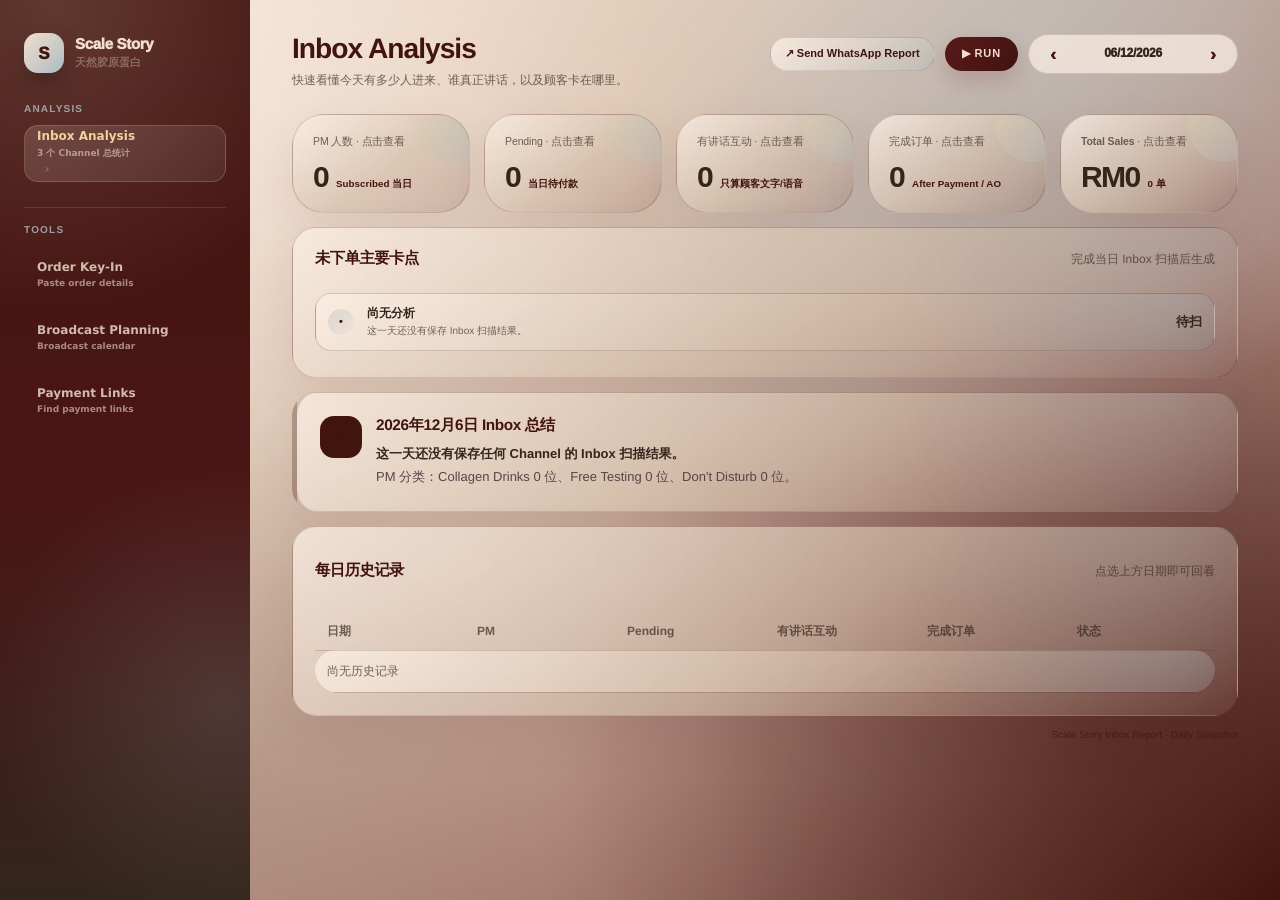
==== commit 11d730bc: "Add dashboard payment link library" ====
--- a/index.html
+++ b/index.html
@@ -351,7 +351,7 @@
         <div class="channel-list" id="analysisChannels" hidden>
           <button data-account="fb108701968299986"><b>Scalestory</b><small>天然胶原蛋白</small></button>
           <button data-account="fb1177107122151553"><b>鳞记</b><small>Main Front</small></button>
-          <button data-account="fb701760706347255"><b>鳞记 SG</b><small>SG 997 WA</small></button>
+          <button data-account="fb701760706347255"><b>鳞记 SG</b><small>SG 715 MC</small></button>
         </div>
       </div>
       <div class="side-sections">
@@ -359,6 +359,7 @@
         <div class="tool-list">
           <a href="/order-key-in" id="orderKeyInLink">Order Key-In<span>Paste order details</span></a>
           <a href="/broadcast-planning" id="broadcastPlanningLink">Broadcast Planning<span>Broadcast calendar</span></a>
+          <a href="payment-links.html">Payment Links<span>Find payment links</span></a>
         </div>
       </div>
     </aside>
@@ -374,8 +375,8 @@
           <span class="pill verified" id="syncBadge">最后更新：21:12</span>
           <div class="pill date-control analysis-date-control">
             <button id="prevDay" aria-label="前一天">‹</button>
-            <button class="date-label" id="dateLabel" type="button" aria-haspopup="true" aria-expanded="false">21/07/2026</button>
-            <input id="reportDate" type="hidden" value="2026-06-22" />
+            <button class="date-label" id="dateLabel" type="button" aria-haspopup="true" aria-expanded="false">加载中…</button>
+            <input id="reportDate" type="hidden" />
             <button id="nextDay" aria-label="后一天">›</button>
             <div class="month-popover analysis-date-popover" id="datePopover" hidden>
               <div class="year-row">
@@ -467,7 +468,7 @@
     }).formatToParts(new Date()).reduce((all, part) => ({...all, [part.type]: part.value}), {});
     const todayDate = `${klTodayParts.year}-${klTodayParts.month}-${klTodayParts.day}`;
     const requestedDate = urlParams.get("date");
-    dateInput.value = embeddedMode && /^\d{4}-\d{2}-\d{2}$/.test(requestedDate || "")
+    dateInput.value = /^\d{4}-\d{2}-\d{2}$/.test(requestedDate || "")
       ? requestedDate
       : todayDate;
     const dateLabel = document.getElementById("dateLabel");
@@ -487,7 +488,6 @@
     const runDialogTitle = document.getElementById("runDialogTitle");
     const runDialogText = document.getElementById("runDialogText");
     let currentDialogType = null;
-    let runRefreshTimer = null;
     const ids = {pm:"pmValue", pending:"pendingValue", active:"activeValue", orders:"orderValue"};
     function mergeReports(source = {}) {
       Object.entries(source || {}).forEach(([accountId, reports]) => {
@@ -506,7 +506,8 @@
         localStorage.setItem(REPORT_CACHE_KEY, JSON.stringify(reportsByAccount));
       } catch {}
     }
-    restoreReportCache();
+    // Do not paint cached report data on first load. The dashboard should wait
+    // for the latest server/webhook data so refresh never flashes old numbers.
     function restoreOrderCache() {
       try {
         const cached = JSON.parse(localStorage.getItem(ORDER_CACHE_KEY) || "{}");
@@ -522,7 +523,28 @@
         localStorage.setItem(ORDER_CACHE_KEY, JSON.stringify(orderEntriesByDate));
       } catch {}
     }
-    restoreOrderCache();
+    function analysisLoadedKey(date) {
+      return `manychatDashboardLoaded:${date}`;
+    }
+    function markAnalysisLoaded(date) {
+      try {
+        sessionStorage.setItem(analysisLoadedKey(date), "yes");
+      } catch {}
+    }
+    function analysisAlreadyLoaded(date) {
+      try {
+        return sessionStorage.getItem(analysisLoadedKey(date)) === "yes";
+      } catch {
+        return false;
+      }
+    }
+    function isBrowserReload() {
+      const entry = performance.getEntriesByType?.("navigation")?.[0];
+      return entry?.type === "reload";
+    }
+    function hasCachedAnalysis(date) {
+      return Boolean(orderEntriesByDate[date]) || Object.values(reportsByAccount).some(reports => reports?.[date]);
+    }
     function setAnalysisDropdown(open) {
       analysisToggle.classList.toggle("open", open);
       analysisToggle.setAttribute("aria-expanded", String(open));
@@ -566,13 +588,13 @@
       return iso ? `${iso[1]}-${iso[2]}-${iso[3]}` : "";
     }
     function orderEntryUniqueKey(entry = {}) {
-      if (entry.sheet && entry.row) return `row:${entry.sheet}:${entry.row}`;
-      if (entry.id) return `id:${entry.id}`;
-      const name = String(entry.name || entry.order?.["P · Name"] || "").trim().toLowerCase();
       const dateKey = dateKeyForOrderEntry(entry);
       const total = String(entry.total || entry.order?.["S · Total/RM"] || "").replace(/[^0-9.]/g, "");
       const phone = String(entry.phone || entry.order?.["Q · Phone"] || "").replace(/\D/g, "");
       const product = String(entry.product || entry.order?.["N · Variant"] || entry.order?.["O · Remark"] || "").trim().toLowerCase();
+      if (dateKey && phone) return `phone:${dateKey}:${phone}:${total}:${product}`;
+      if (entry.id) return `id:${entry.id}`;
+      const name = String(entry.name || entry.order?.["P · Name"] || "").trim().toLowerCase();
       return `sig:${dateKey}:${name}:${phone}:${total}:${product}`;
     }
     function mergeOrderEntriesForDate(date, entries = []) {
@@ -587,6 +609,19 @@
         merged.push(entry);
       });
       orderEntriesByDate[date] = merged;
+      orderSummariesByDate[date] = orderSummaryFor(date);
+    }
+    function replaceOrderEntriesForDate(date, entries = []) {
+      if (!date) return;
+      const next = [];
+      const seen = new Set();
+      entries.forEach(entry => {
+        const key = orderEntryUniqueKey(entry);
+        if (!key || seen.has(key)) return;
+        seen.add(key);
+        next.push(entry);
+      });
+      orderEntriesByDate[date] = next;
       orderSummariesByDate[date] = orderSummaryFor(date);
     }
     function mergeLocalOrderEntries() {
@@ -626,7 +661,11 @@
       }
     }
     function orderDeleteKeys(order = {}) {
-      if (order.sheet && order.row) return [`row:${order.sheet}:${order.row}`];
+      const dateKey = dateKeyForOrderEntry(order);
+      const phone = String(order.phone || order.order?.["Q · Phone"] || "").replace(/\D/g, "");
+      const total = String(order.total || order.order?.["S · Total/RM"] || "").replace(/[^0-9.]/g, "");
+      const product = String(order.product || order.order?.["N · Variant"] || order.order?.["O · Remark"] || "").trim().toLowerCase();
+      if (dateKey && phone) return [`phone:${dateKey}:${phone}:${total}:${product}`];
       if (order.id) return [`id:${order.id}`];
       return [];
     }
@@ -634,10 +673,9 @@
       const deleted = deletedOrderKeys();
       return orderDeleteKeys(order).some(key => deleted.has(key));
     }
-    mergeLocalOrderEntries();
     function orderSummaryFor(date) {
       if (orderEntriesByDate[date]) {
-        return summarizeOrderEntries(orderEntriesByDate[date].filter(entry => !isDeletedOrderEntry(entry)));
+        return summarizeOrderEntries(orderEntriesByDate[date]);
       }
       return orderSummariesByDate[date] || summarizeOrderEntries([]);
     }
@@ -652,11 +690,11 @@
           const response = await apiFetch(`/api/order-entries?date=${encodeURIComponent(date)}`);
           if (!response.ok) throw new Error("Order entries failed");
           const payload = await response.json();
-          mergeLocalOrderEntries();
-          mergeOrderEntriesForDate(date, payload.entries || []);
+          replaceOrderEntriesForDate(date, payload.entries || []);
           orderSummariesByDate[date] = orderSummaryFor(date);
           saveOrderCache();
         } catch {
+          if (!orderEntriesByDate[date]) mergeLocalOrderEntries();
           orderEntriesByDate[date] = orderEntriesByDate[date] || [];
           orderSummariesByDate[date] = orderSummariesByDate[date] || summarizeOrderEntries([]);
         } finally {
@@ -723,7 +761,6 @@
       if (window.parent && window.parent !== window) {
         window.parent.postMessage({ type: "dashboard-date-change", value }, window.location.origin);
       }
-      render(dateInput.value);
       if (currentView === "overview") connectAllAccounts();
       else refreshLive(dateInput.value);
     }
@@ -903,9 +940,6 @@
     }
 
     function render(date) {
-      if (!orderEntriesByDate[date] && !loadingOrderSummaries.has(date)) {
-        loadOrderSummary(date, true);
-      }
       updateDateLabel();
       const report = currentView === "overview" ? combinedReport(date) : dailyReports[date];
       const account = accounts[currentAccount];
@@ -1156,14 +1190,14 @@
       renderAccountNames();
       render(dateInput.value);
     });
-    document.querySelector("[data-view='overview']").addEventListener("click", async () => {
+    document.querySelector("[data-view='overview']").addEventListener("click", () => {
       currentView = "overview";
       setAnalysisDropdown(true);
       history.replaceState(null, "", `${location.pathname}${dateInput.value ? `?date=${dateInput.value}` : ""}`);
+      dailyReports = reportsByAccount[currentAccount] ||= {};
       render(dateInput.value);
-      await connectAllAccounts();
-    });
-    document.querySelectorAll("[data-account]").forEach(button => button.addEventListener("click", async () => {
+    });
+    document.querySelectorAll("[data-account]").forEach(button => button.addEventListener("click", () => {
       setAnalysisDropdown(true);
       currentView = "account";
       currentAccount = button.dataset.account;
@@ -1171,7 +1205,6 @@
       history.replaceState(null, "", `${location.pathname}?account=${encodeURIComponent(currentAccount)}&date=${encodeURIComponent(dateInput.value)}`);
       dailyReports = reportsByAccount[currentAccount] ||= {};
       render(dateInput.value);
-      await connectAccount();
     }));
     function openCustomerList(type) {
       currentDialogType = type;
@@ -1238,8 +1271,6 @@
         mergeReports({[currentAccount]: payload.reports || {}});
         saveReportCache();
         dailyReports = reportsByAccount[currentAccount];
-        await loadOrderSummary(dateInput.value, false);
-        render(dateInput.value);
         const report = dailyReports[dateInput.value];
         document.getElementById("syncBadge").textContent = report?.lastUpdated
           ? `日报已载入 · ${displayTime(report.lastUpdated)}`
@@ -1268,28 +1299,15 @@
         }));
         reportsPayloads.filter(Boolean).forEach(mergeReports);
         saveReportCache();
-        await loadOrderSummary(dateInput.value, false);
-        render(dateInput.value);
         await Promise.all(Object.keys(accounts).map(accountId => loadAccountDate(accountId, dateInput.value).catch(() => null)));
         dailyReports = reportsByAccount[currentAccount];
         await loadOrderSummary(dateInput.value, false);
         render(dateInput.value);
         document.getElementById("syncBadge").textContent = "Dashboard 已更新";
+        markAnalysisLoaded(dateInput.value);
       } catch {
         document.getElementById("syncBadge").textContent = "Dashboard 载入失败 · 请确认本机服务已开启";
       }
-    }
-    function scheduleDashboardRefresh() {
-      if (runRefreshTimer) clearInterval(runRefreshTimer);
-      let attempts = 0;
-      runRefreshTimer = setInterval(async () => {
-        attempts += 1;
-        await connectAllAccounts();
-        if (attempts >= 12 || currentView !== "overview") {
-          clearInterval(runRefreshTimer);
-          runRefreshTimer = null;
-        }
-      }, 10000);
     }
     function runTargets() {
       return currentView === "overview" ? Object.keys(accounts) : [currentAccount];
@@ -1323,6 +1341,7 @@
         dailyReports = reportsByAccount[currentAccount] ||= {};
         await loadOrderSummary(dateInput.value, false);
         render(dateInput.value);
+        markAnalysisLoaded(dateInput.value);
         button.disabled = false;
         button.textContent = "▶ RUN";
         document.getElementById("syncBadge").textContent = currentView === "overview"
@@ -1347,13 +1366,15 @@
       button.textContent = opened ? "✓ 已打开 WhatsApp" : "请允许弹出窗口";
       setTimeout(() => { button.textContent = "↗ Send WhatsApp Report"; }, 2500);
     });
+    renderAccountNames();
+    restoreReportCache();
+    restoreOrderCache();
     render(dateInput.value);
-    renderAccountNames();
-    if (currentView === "overview") connectAllAccounts();
-    else connectAccount();
-    setInterval(() => {
-      if (currentView === "account") refreshLive(dateInput.value);
-    }, 60000);
+    if (isBrowserReload() || !analysisAlreadyLoaded(dateInput.value) || !hasCachedAnalysis(dateInput.value)) {
+      connectAllAccounts();
+    } else {
+      document.getElementById("syncBadge").textContent = "Dashboard 已保持最新";
+    }
   </script>
   <script src="date-picker-unified.js"></script>
 </body>
--- a/theme-luxe.css
+++ b/theme-luxe.css
@@ -1149,6 +1149,35 @@
     max-width: 100% !important;
     justify-content: flex-start !important;
   }
+}
+
+/* Broadcast add/edit date picker: keep the calendar layer above the rest of the form. */
+#addPlanPanel,
+#addPlanPanel .form-grid,
+#addPlanPanel .field:has(.date-field-control),
+#editDialog,
+#editDialog .dialog-body,
+#editDialog .form-grid,
+#editDialog .field:has(.date-field-control) {
+  overflow: visible !important;
+}
+
+#addPlanPanel .form-grid:has(.date-popover:not([hidden])) .field,
+#editDialog .form-grid:has(.date-popover:not([hidden])) .field {
+  z-index: 1 !important;
+}
+
+#addPlanPanel .form-grid:has(.date-popover:not([hidden])) .field:has(.date-popover:not([hidden])),
+#editDialog .form-grid:has(.date-popover:not([hidden])) .field:has(.date-popover:not([hidden])) {
+  position: relative !important;
+  z-index: 2147483000 !important;
+  isolation: isolate !important;
+}
+
+#addPlanPanel .date-field-control .date-popover:not([hidden]),
+#editDialog .date-field-control .date-popover:not([hidden]) {
+  z-index: 2147483001 !important;
+  box-shadow: 0 28px 80px rgba(65, 20, 14, 0.28) !important;
 }
 
 /* Final unified date picker + sidebar behaviour pass. */
